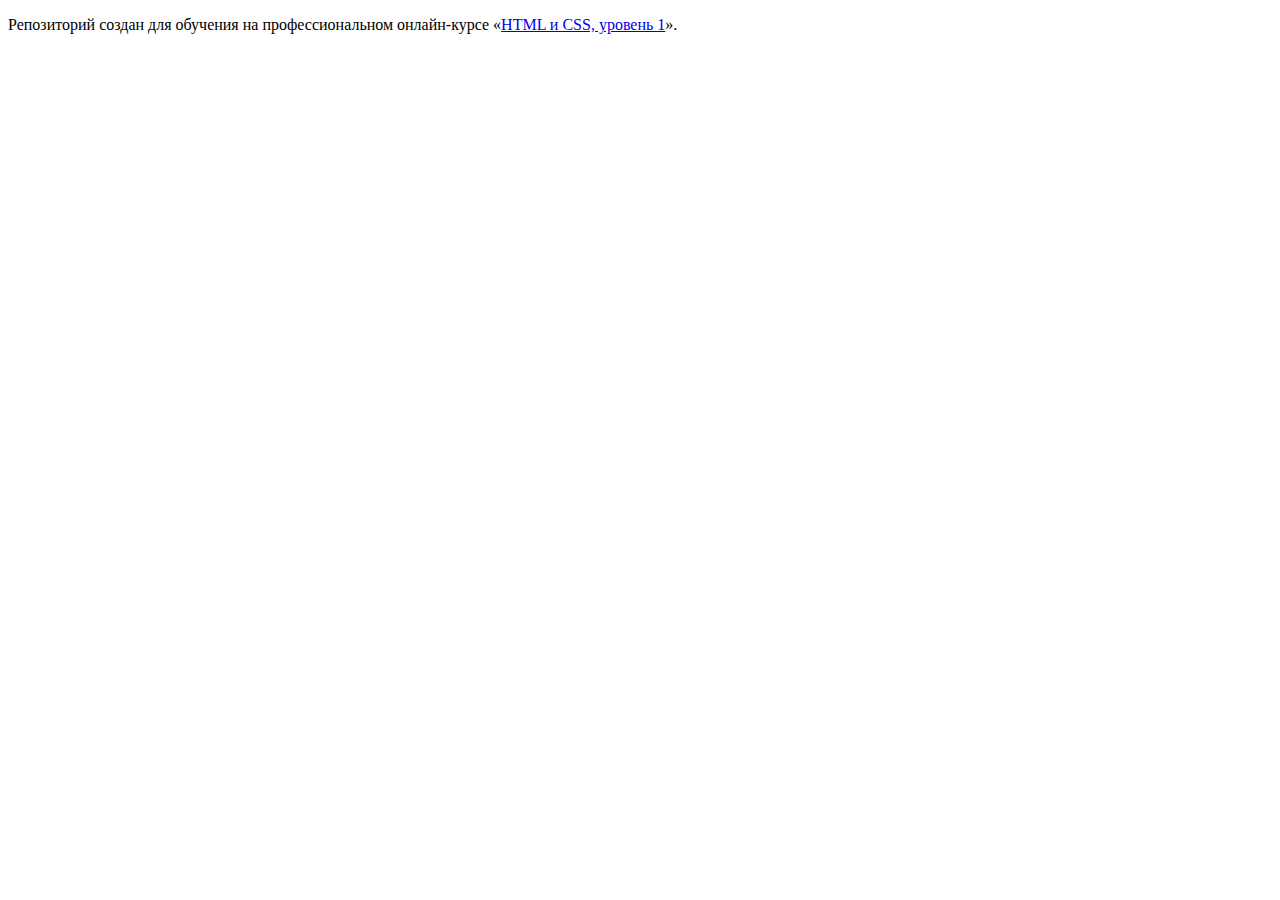
==== index.html @ 38c30542 ":hatching_chick:" ====
<!DOCTYPE html>
<html lang="ru">
  <head>
    <meta charset="utf-8">
    <title>HTML Academy: Нёрдс</title>
  </head>
  <body>

    <p>Репозиторий создан для обучения на профессиональном онлайн‑курсе «<a href="https://htmlacademy.ru/intensive/htmlcss">HTML и CSS, уровень 1</a>».</p>

  </body>
</html>
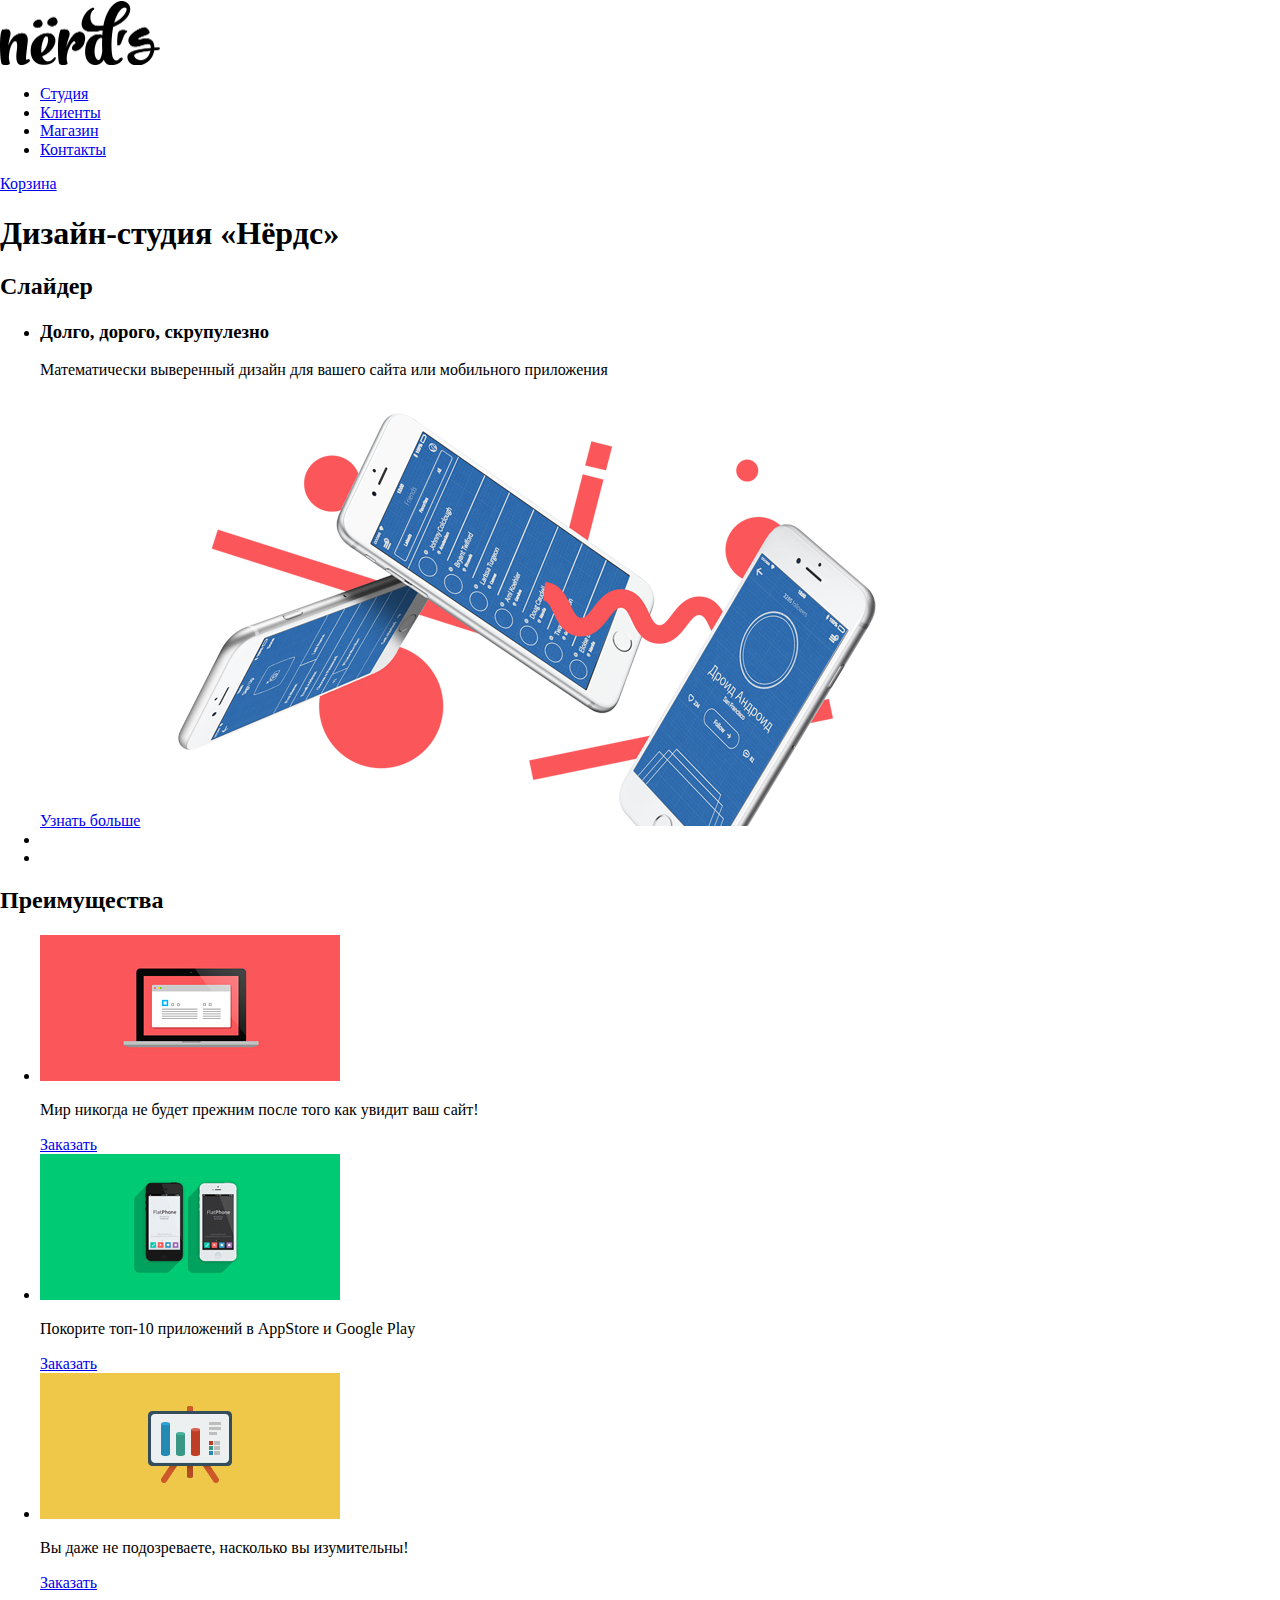
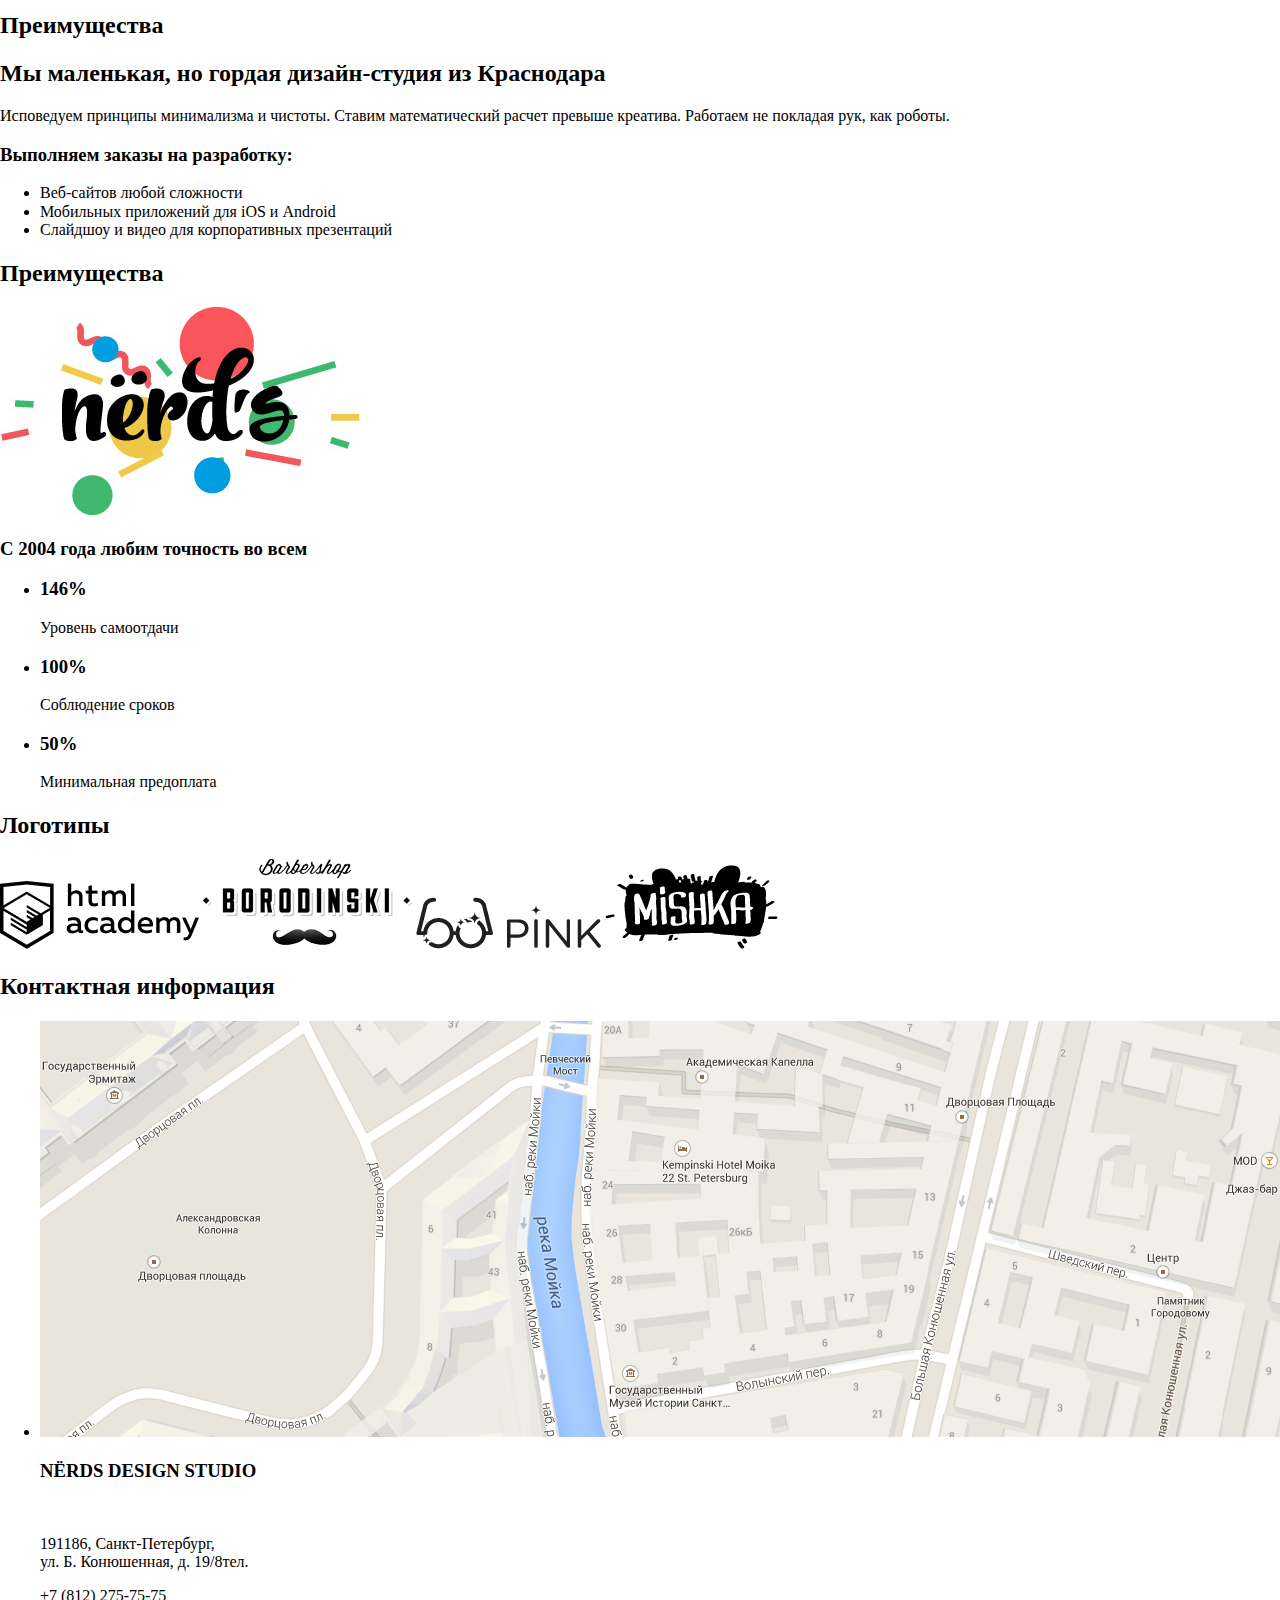
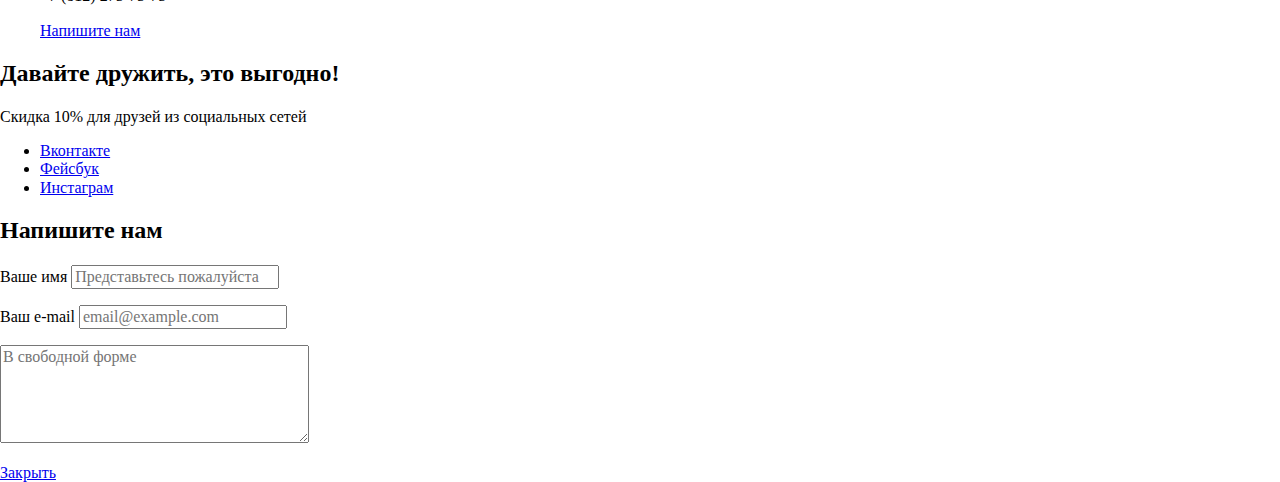
==== commit 7a8469d8: "Разметка Нёрдс" ====
--- a/index.html
+++ b/index.html
@@ -1,12 +1,176 @@
 <!DOCTYPE html>
 <html lang="ru">
-  <head>
-    <meta charset="utf-8">
-    <title>HTML Academy: Нёрдс</title>
-  </head>
-  <body>
 
-    <p>Репозиторий создан для обучения на профессиональном онлайн‑курсе «<a href="https://htmlacademy.ru/intensive/htmlcss">HTML и CSS, уровень 1</a>».</p>
+<head>
+  <meta charset="utf-8">
+  <title>Нёрдс</title>
+  <link rel="stylesheet" href="css/normalize.css">
+  <link rel="stylesheet" href="css/style.css">
+</head>
 
-  </body>
+<body>
+
+  <header>
+
+    <nav>
+      <a>
+        <img src="img/main-logo.png" width="160" height="65" alt="Логотип дизайн-студии «Нёрдс»">
+      </a>
+      <ul>
+        <li><a href="blank.html">Студия</a></li>
+        <li><a href="blank.html">Клиенты</a></li>
+        <li><a href="blank.html">Магазин</a></li>
+        <li><a href="blank.html">Контакты</a></li>
+      </ul>
+      <a href="blank.html">Корзина</a>
+    </nav>
+
+  </header>
+
+  <main>
+    <h1>Дизайн-студия «Нёрдс»</h1>
+    <section>
+      <h2>Слайдер</h2>
+      <ul>
+        <li>
+          <h3>Долго, дорого, скрупулезно</h3>
+          <p>Математически выверенный дизайн для вашего сайта или мобильного приложения</p>
+          <a href="blank.html">Узнать больше</a>
+          <img src="img/index-slider.png" width="760" height="431" alt="Долго, дорого, скрупулезно">
+        </li>
+        <li></li>
+        <li></li>
+      </ul>
+    </section>
+
+
+    <section>
+      <h2>Преимущества</h2>
+      <ul>
+        <li>
+          <img src="img/web-sites.jpg" width="300" height="146" alt="Веб-сайты">
+          <p>Мир никогда не будет прежним после того как увидит ваш сайт!</p>
+          <a href="blank.html">Заказать</a>
+        </li>
+        <li>
+          <img src="img/apps.png" width="300" height="146" alt="Приложения">
+          <p>Покорите топ-10 приложений в AppStore и Google Play</p>
+          <a href="blank.html">Заказать</a>
+        </li>
+        <li>
+          <img src="img/presentations.png" width="300" height="146" alt="Презентации">
+          <p>Вы даже не подозреваете, насколько вы изумительны!</p>
+          <a href="blank.html">Заказать</a>
+        </li>
+      </ul>
+    </section>
+
+    <section>
+      <h2>Преимущества</h2>
+      <h2>Мы маленькая, но гордая дизайн-студия из Краснодара</h2>
+      <p>Исповедуем принципы минимализма и чистоты. Ставим математический расчет превыше креатива. Работаем не покладая
+        рук, как роботы.</p>
+      <h3>Выполняем заказы на разработку:</h3>
+      <ul>
+        <li>
+          Веб-сайтов любой сложности
+        </li>
+        <li>
+          Мобильных приложений для iOS и Android
+        </li>
+        <li>
+          Слайдшоу и видео для корпоративных презентаций
+        </li>
+      </ul>
+    </section>
+
+    <section>
+      <h2>Преимущества</h2>
+      <img src="img/features.png" width="360" height="208" alt="Преимущества">
+      <h3>С 2004 года любим точность во всем</h3>
+      <ul>
+        <li>
+          <h3>146%</h3>
+          <p>Уровень самоотдачи</p>
+        </li>
+        <li>
+          <h3>100%</h3>
+          <p>Соблюдение сроков</p>
+        </li>
+        <li>
+          <h3>50%</h3>
+          <p>Минимальная предоплата</p>
+        </li>
+      </ul>
+    </section>
+    <section>
+      <h2>Логотипы</h2>
+      <img src="img/logo-html_academy.png" width="199" height="68" alt="Логотип «HTMLAcademy»">
+      <img src="img/logo-barbershop_borodinsnski.png" width="209" height="90" alt="Логотип Barbershop «Borodinski»">
+      <img src="img/logo-pink.png" width="185" height="52" alt="Логотип «Pink»">
+      <img src="img/logo-mishka.png" width="173" height="84" alt="Логотип «Mishka»">
+    </section>
+
+  </main>
+
+  <footer>
+
+    <section>
+      <h2>Контактная информация</h2>
+      <ul>
+        <li>
+          <img src="img/map.png" width="1440" height="416" alt="Карта">
+          <div>
+            <h3>NЁRDS DESIGN STUDIO</h3><br>
+            <p>191186, Санкт-Петербург,<br>
+              ул. Б. Конюшенная, д. 19/8тел.</p>
+            <p>+7 (812) 275-75-75</p>
+            <a href="blank.html">Напишите нам</a>
+            <!-- Здесь будет pop-up -->
+          </div>
+        </li>
+      </ul>
+    </section>
+
+    <section>
+      <h2>Давайте дружить, это выгодно!</h2>
+      <p>Скидка 10% для друзей из социальных сетей</p>
+      <ul>
+        <li>
+          <a href="#">Вконтакте</a>
+        </li>
+        <li>
+          <a href="#">Фейсбук</a>
+        </li>
+        <li>
+          <a href="#">Инстаграм</a>
+        </li>
+      </ul>
+    </section>
+
+    <section>
+      <h2>Напишите нам</h2>
+      <form action="https://echo.htmlacademy.ru/" method="POST">
+        <p>
+          <label for="username">Ваше имя</label>
+          <input type="text" name="username" id="username" placeholder="Представьтесь пожалуйста">
+        </p>
+        <p>
+          <label for="email">Ваш e-mail</label>
+          <input type="email" name="email" id="email" placeholder="email@example.com">
+        </p>
+        <p>
+          <textarea name="comment" id="comment-field" cols="32" rows="5" placeholder="В свободной форме"></textarea>
+        </p>
+      </form>
+
+      <a href="blank.html">Закрыть</a>
+    </section>
+
+
+
+  </footer>
+
+</body>
+
 </html>
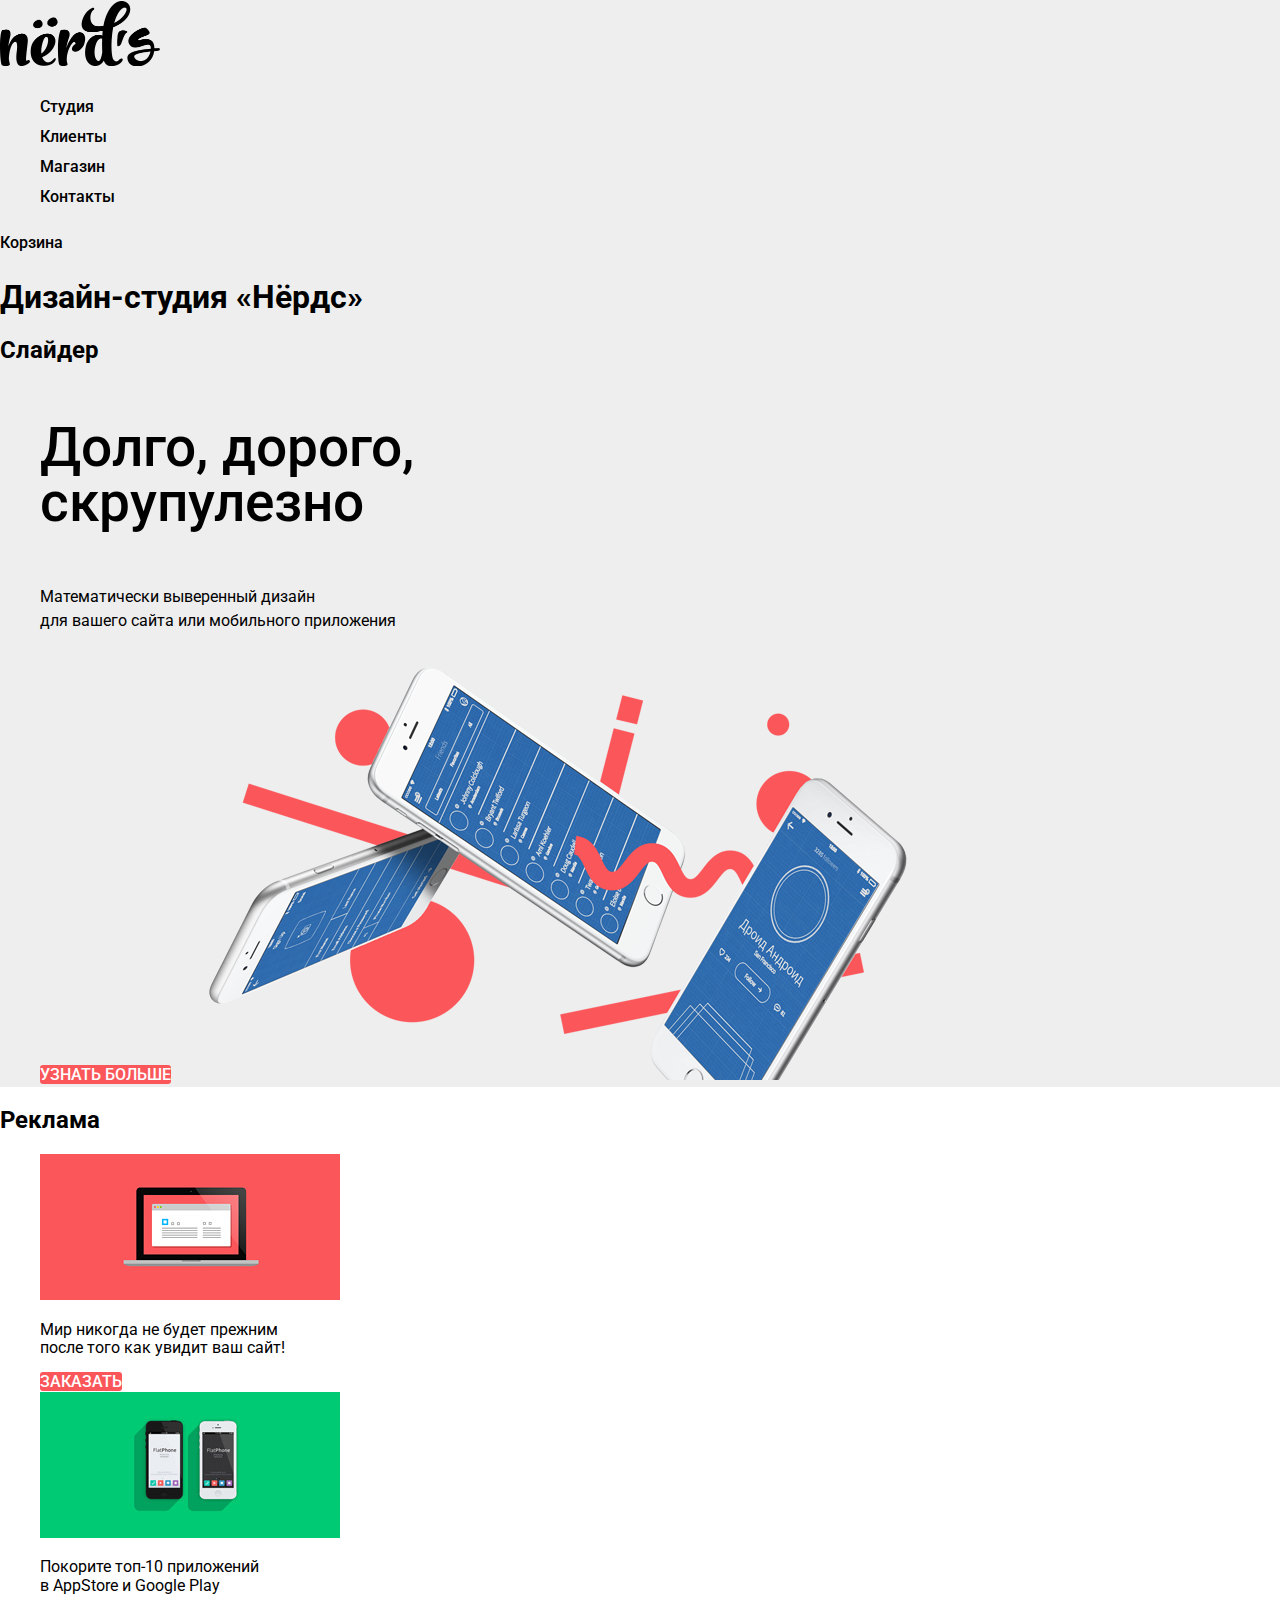
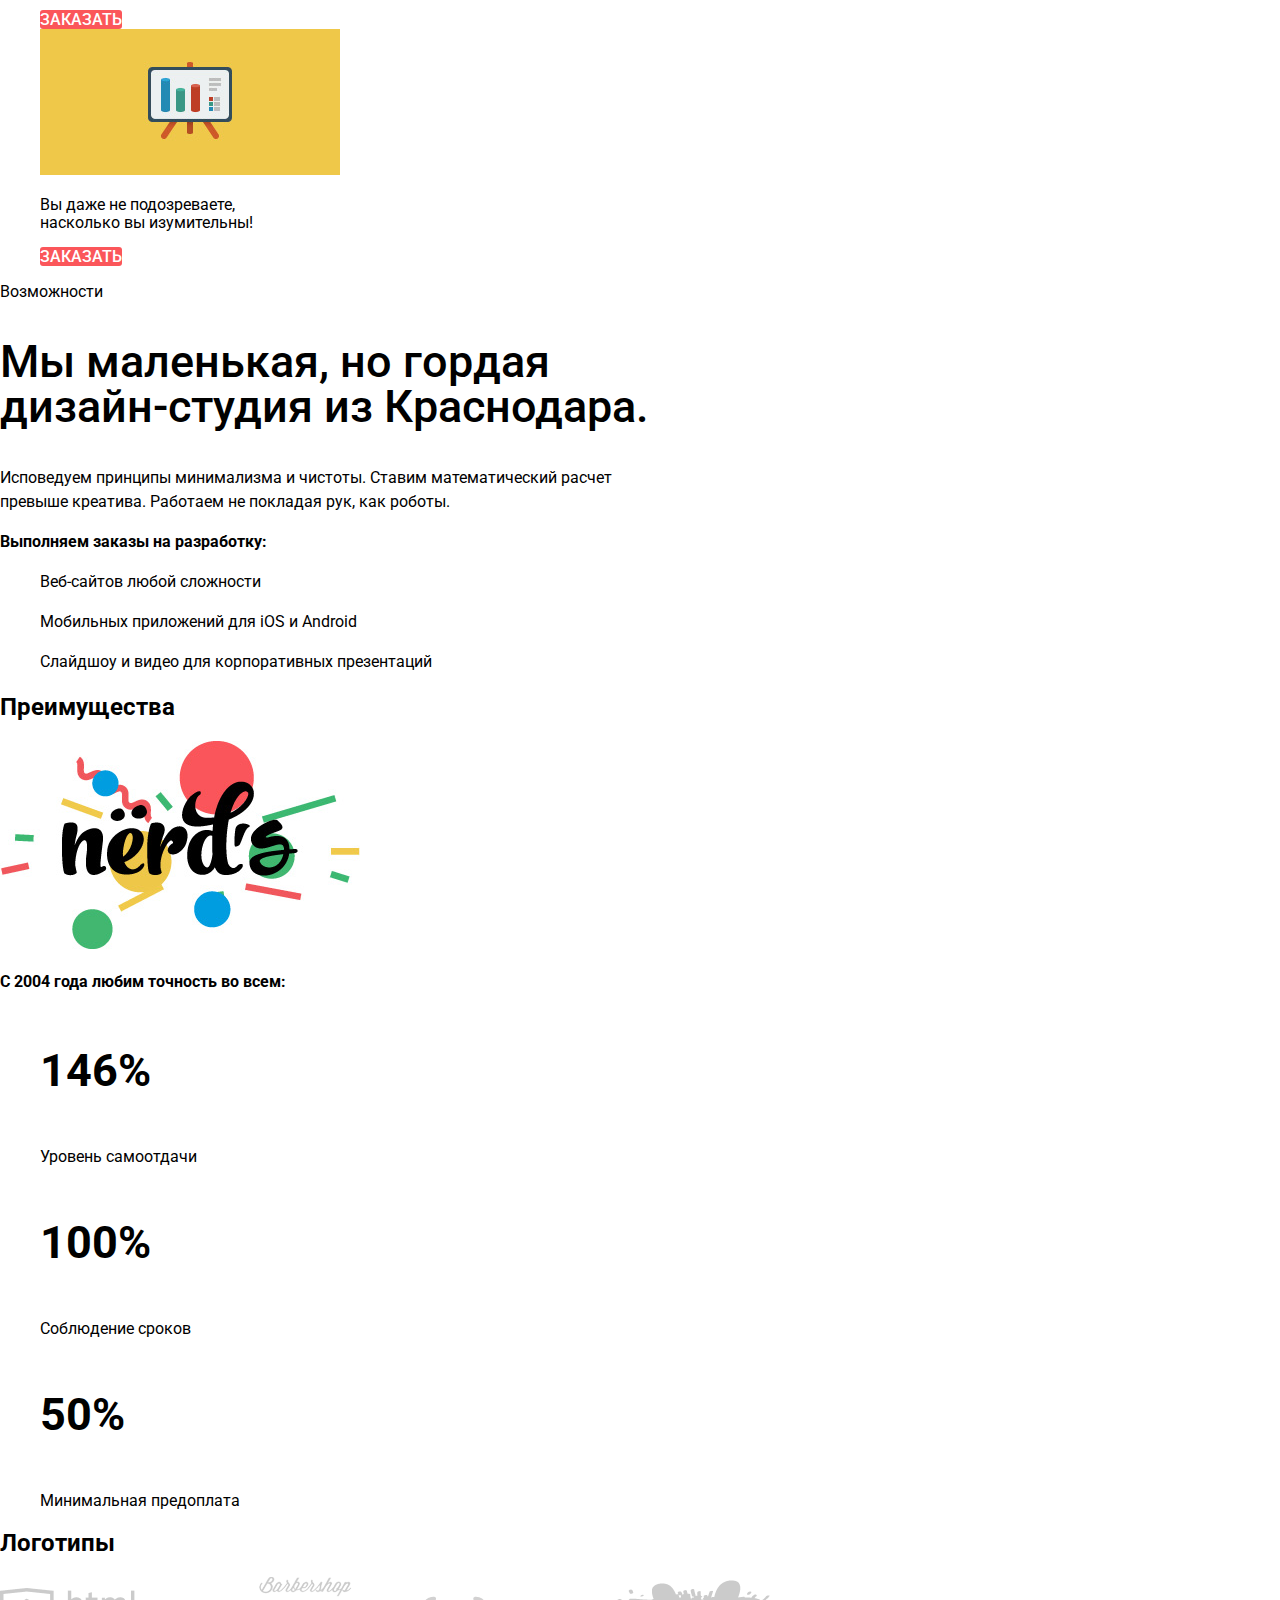
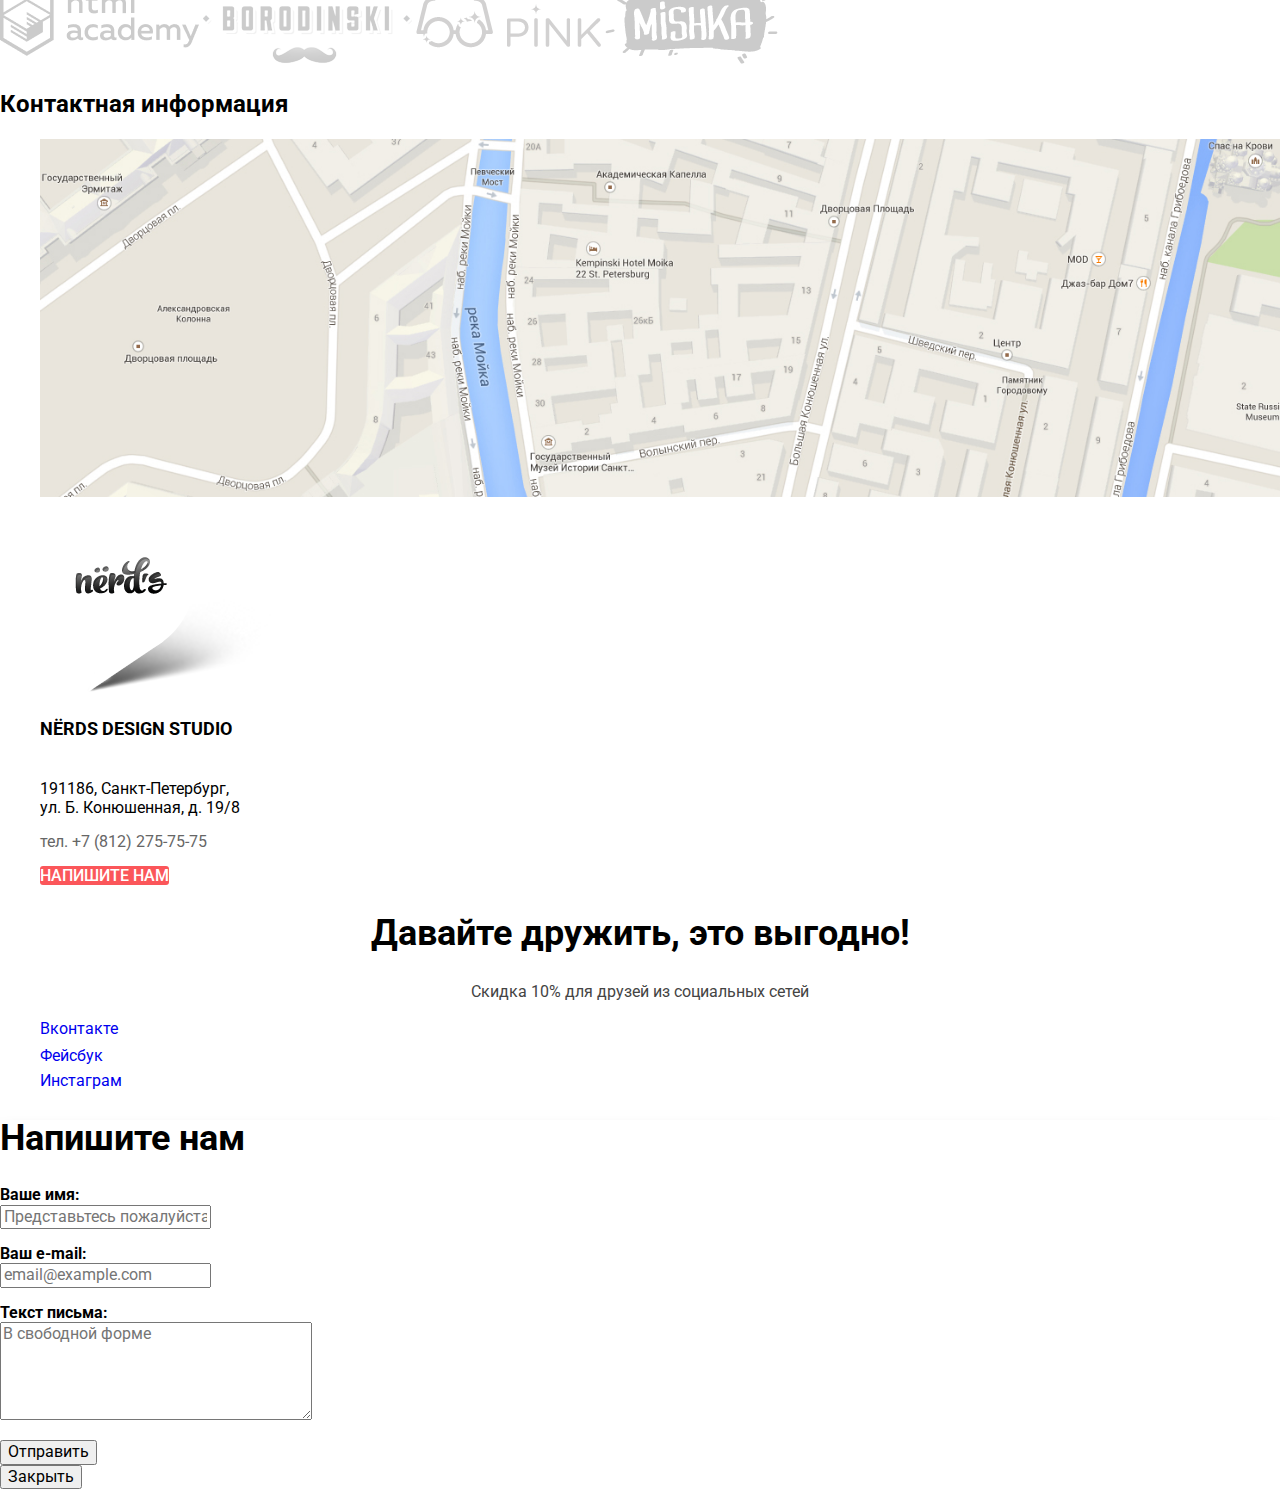
==== commit afc157bc: "Выполнение 6 задания" ====
--- a/index.html
+++ b/index.html
@@ -1,175 +1,227 @@
 <!DOCTYPE html>
-<html lang="ru">
+<html class="page" lang="ru">
 
 <head>
   <meta charset="utf-8">
   <title>Нёрдс</title>
+  <link rel="stylesheet" href="https://fonts.googleapis.com/css2?family=Roboto:wght@400;500;700&display=swap">
   <link rel="stylesheet" href="css/normalize.css">
   <link rel="stylesheet" href="css/style.css">
 </head>
 
-<body>
-
-  <header>
-
-    <nav>
-      <a>
+<body class="page-body">
+
+  <header class="main-header">
+    <nav class="main-navigation">
+      <a class="main-header-logo" href="index.html">
         <img src="img/main-logo.png" width="160" height="65" alt="Логотип дизайн-студии «Нёрдс»">
       </a>
-      <ul>
-        <li><a href="blank.html">Студия</a></li>
-        <li><a href="blank.html">Клиенты</a></li>
-        <li><a href="blank.html">Магазин</a></li>
-        <li><a href="blank.html">Контакты</a></li>
+      <div class="main-navigation-wrapper">
+        <div class="container">
+          <ul class="site-navigation">
+            <li><a href="blank.html">Студия</a></li>
+            <li><a href="blank.html">Клиенты</a></li>
+            <li><a href="blank.html">Магазин</a></li>
+            <li><a href="blank.html">Контакты</a></li>
+          </ul>
+        </div>
+        <div class="user-navigation">
+          <a class="basket-link" href="#">Корзина</a>
+        </div>
+      </div>
+      </div>
+    </nav>
+
+    <div class="slider">
+      <h1>Дизайн-студия «Нёрдс»</h1>
+      <section class="promo-slider">
+        <h2>Слайдер</h2>
+        <ul class="promo-slider-list">
+          <li class="promo-slider-item">
+            <h3 class="promo-slider-title">Долго, дорого,<br> скрупулезно</h3>
+            <p class="promo-slider-description">Математически выверенный дизайн <br> для вашего сайта или мобильного
+              приложения</p>
+            <a class="button button-slider" href="blank.html">Узнать больше</a>
+            <img src="img/index-slide.svg" width="760" height="431" alt="Долго, дорого, скрупулезно">
+          </li>
+          <li></li>
+          <li></li>
+        </ul>
+      </section>
+    </div>
+
+  </header>
+
+  <main class="container">
+    <div class="advertaising-container">
+      <section class="advertising">
+        <h2>Реклама</h2>
+        <ul class="advertising-list">
+          <li class="advertising-item-web">
+            <img src="img/web-sites.svg" width="300" height="146" alt="Веб-сайты">
+            <p>Мир никогда не будет прежним <br> после того как увидит ваш сайт!</p>
+            <a class="button button-web" href="blank.html">Заказать</a>
+          </li>
+          <li class="advertising-item-apps">
+            <img src="img/apps.svg" width="300" height="146" alt="Приложения">
+            <p>Покорите топ-10 приложений <br> в AppStore и Google Play</p>
+            <a class="button button-apps" href="blank.html">Заказать</a>
+          </li>
+          <li class="advertising-item-presentation">
+            <img src="img/presentations.svg" width="300" height="146" alt="Презентации">
+            <p>Вы даже не подозреваете, <br> насколько вы изумительны!</p>
+            <a class="button button-presentation" href="blank.html">Заказать</a>
+          </li>
+        </ul>
+      </section>
+    </div>
+
+    <div class="description-column description-column-left">
+      <section class="facilities">
+        Возможности
+        <h2 class="facilities-title">Мы маленькая, но гордая <br> дизайн-студия из Краснодара.</h2>
+        <p class="facilities-description">Исповедуем принципы минимализма и чистоты. Ставим математический расчет <br> превыше креатива. Работаем не покладая
+          рук, как роботы.</p>
+        <h3>Выполняем заказы на разработку:</h3>
+        <ul class="facilities-list">
+          <li class="facilities-item">
+            <p>Веб-сайтов любой сложности</p>
+          </li>
+          <li class="facilities-item">
+            <p>Мобильных приложений для iOS и Android</p>
+          </li>
+          <li class="facilities-item">
+            <p>Слайдшоу и видео для корпоративных презентаций</p>
+          </li>
+        </ul>
+      </section>
+    </div>
+
+    <div class="description-column description-column-right">
+      <section class="features">
+        <h2>Преимущества</h2>
+        <img src="img/features.svg" width="360" height="208" alt="Преимущества">
+        <h3 class="features-title">С 2004 года любим точность во всем:</h3>
+        <ul class="features-list">
+          <li class="features-item">
+            <h3>146%</h3>
+            <p>Уровень самоотдачи</p>
+          </li>
+          <li class="features-item">
+            <h3>100%</h3>
+            <p>Соблюдение сроков</p>
+          </li>
+          <li class="features-item">
+            <h3>50%</h3>
+            <p>Минимальная предоплата</p>
+          </li>
+        </ul>
+      </section>
+    </div>
+
+    <div class="partners">
+      <section class="partners-logos">
+        <h2>Логотипы</h2>
+        <a class="partners-item" href="https://htmlacademy.ru/intensive/htmlcss">
+          <img src="img/logo-html_academy.png" width="199" height="68" alt="Логотип «HTMLAcademy»">
+        </a>
+        <a class="partners-item" href="blank.html">
+          <img src="img/logo-barbershop_borodinsnski.png" width="209" height="90" alt="Логотип Barbershop «Borodinski»">
+        </a>
+        <a class="partners-item" href="blank.html">
+          <img src="img/logo-pink.png" width="185" height="52" alt="Логотип «Pink»">
+        </a>
+        <a class="partners-item" href="blank.html">
+          <img src="img/logo-mishka.png" width="173" height="84" alt="Логотип «Mishka»">
+        </a>
+      </section>
+    </div>
+
+  </main>
+
+  <footer class="page-footer main-footer">
+
+    <section class="footer-contacts">
+      <h2 class="visually-hidden">Контактная информация</h2>
+      <ul class="footer-contacts-list">
+        <li class="footer-contacts-item">
+          <img src="img/map.jpg" width="1440" height="416" alt="191186, Санкт-Петербург, ул. Б. Конюшенная, д. 19/8">
+          <img class="map-marker" src="img/map-marker.png" width="231" height="190" alt="Указатель адреса на карте">
+
+          <div class="contacts-card">
+            <h3>NЁRDS DESIGN STUDIO</h3><br>
+            <address">191186, Санкт-Петербург,<br>
+              ул. Б. Конюшенная, д. 19/8</address>
+              <p>тел. +7 (812) 275-75-75</p>
+              <a class="button button-contacts" href="blank.html">Напишите нам</a>
+              <!-- Здесь будет pop-up -->
+          </div>
+        </li>
       </ul>
-      <a href="blank.html">Корзина</a>
-    </nav>
-
-  </header>
-
-  <main>
-    <h1>Дизайн-студия «Нёрдс»</h1>
-    <section>
-      <h2>Слайдер</h2>
+    </section>
+
+    <section class="footer-social">
+      <h2 class="footer-social-title">Давайте дружить, это выгодно!</h2>
+      <p class="footer-social-description">Скидка 10% для друзей из социальных сетей</p>
       <ul>
         <li>
-          <h3>Долго, дорого, скрупулезно</h3>
-          <p>Математически выверенный дизайн для вашего сайта или мобильного приложения</p>
-          <a href="blank.html">Узнать больше</a>
-          <img src="img/index-slider.png" width="760" height="431" alt="Долго, дорого, скрупулезно">
-        </li>
-        <li></li>
-        <li></li>
+          <a class="social-button" href="#">
+            <span class="visually-hidden">Вконтакте</span>
+            <svg width="27" height="15" viewBox="0 0 27 15" fill="none" xmlns="http://www.w3.org/2000/svg">
+              <path
+                d="M16.138 11.51C17.094 11.201 18.318 13.55 19.621 14.449C20.599 15.13 21.348 14.983 21.348 14.983L24.821 14.933C24.821 14.933 26.636 14.821 25.778 13.379C25.707 13.259 25.275 12.31 23.193 10.357C21.016 8.31404 21.311 8.64504 23.932 5.11304C25.529 2.96004 26.168 1.64504 25.968 1.08504C25.776 0.546037 24.603 0.686037 24.603 0.686037L20.69 0.713037C20.309 0.714037 19.986 0.832037 19.839 1.22804C19.836 1.23204 19.218 2.89404 18.394 4.30704C16.653 7.29604 15.958 7.45504 15.67 7.26804C15.009 6.83504 15.176 5.53104 15.176 4.60404C15.176 1.70704 15.608 0.499037 14.33 0.187037C13.903 0.0830374 13.591 0.0150374 12.502 0.00503741C11.11 -0.0159626 9.92797 0.00503743 9.25797 0.334037C8.81297 0.557037 8.47197 1.04604 8.67897 1.07404C8.93897 1.10904 9.52197 1.23404 9.83397 1.66004C10.235 2.21204 10.223 3.44904 10.223 3.44904C10.223 3.44904 10.452 6.86004 9.68297 7.28304C9.15497 7.57304 8.43297 6.98104 6.87997 4.26704C6.08697 2.87904 5.48797 1.34504 5.48797 1.34504C5.48797 1.34504 5.37197 1.06004 5.16197 0.904037C4.91197 0.719037 4.56197 0.660037 4.56197 0.660037L0.84797 0.684037C0.84797 0.684037 0.28997 0.700037 0.0849697 0.946037C-0.0970303 1.16404 0.0699697 1.61404 0.0699697 1.61404C0.0699697 1.61404 2.97897 8.49504 6.27297 11.961C9.29297 15.143 12.725 14.932 12.725 14.932H14.28C14.28 14.932 14.749 14.878 14.989 14.62C15.213 14.38 15.203 13.929 15.203 13.929C15.203 13.929 15.172 11.82 16.138 11.51Z"
+                fill="white" />
+            </svg>
+          </a>
+        </li>
+        <li>
+          <a class="social-button" href="#">
+            <span class="visually-hidden">Фейсбук</span>
+            <svg width="12" height="22" viewBox="0 0 12 22" fill="none" xmlns="http://www.w3.org/2000/svg">
+              <path d="M12 4V0H8C5.79086 0 4 1.79086 4 4V8H0V12H4V22H8V12H12V8H8V4H12Z" fill="white" />
+            </svg>
+          </a>
+        </li>
+        <li>
+          <a class="social-button" href="#">
+            <span class="visually-hidden">Инстаграм</span>
+            <svg width="21" height="21" viewBox="0 0 21 21" fill="none" xmlns="http://www.w3.org/2000/svg">
+              <path fill-rule="evenodd" clip-rule="evenodd"
+                d="M3 0H18C19.65 0 21 1.35 21 3V18C21 19.65 19.65 21 18 21H3C1.35 21 0 19.65 0 18V3C0 1.35 1.35 0 3 0ZM14 10.5C14 8.57 12.43 7 10.5 7C8.57 7 7 8.57 7 10.5C7 12.43 8.57 14 10.5 14C12.43 14 14 12.43 14 10.5ZM3 18V9H4.181C4.0626 9.49127 4.00186 9.99467 4 10.5C4 14.0899 6.91015 17 10.5 17C14.0899 17 17 14.0899 17 10.5C16.9986 9.99464 16.9379 9.49118 16.819 9H18V18H3ZM14 7H18V3H14V7Z"
+                fill="white" />
+            </svg>
+          </a>
+        </li>
       </ul>
     </section>
 
-
-    <section>
-      <h2>Преимущества</h2>
-      <ul>
-        <li>
-          <img src="img/web-sites.jpg" width="300" height="146" alt="Веб-сайты">
-          <p>Мир никогда не будет прежним после того как увидит ваш сайт!</p>
-          <a href="blank.html">Заказать</a>
-        </li>
-        <li>
-          <img src="img/apps.png" width="300" height="146" alt="Приложения">
-          <p>Покорите топ-10 приложений в AppStore и Google Play</p>
-          <a href="blank.html">Заказать</a>
-        </li>
-        <li>
-          <img src="img/presentations.png" width="300" height="146" alt="Презентации">
-          <p>Вы даже не подозреваете, насколько вы изумительны!</p>
-          <a href="blank.html">Заказать</a>
-        </li>
-      </ul>
-    </section>
-
-    <section>
-      <h2>Преимущества</h2>
-      <h2>Мы маленькая, но гордая дизайн-студия из Краснодара</h2>
-      <p>Исповедуем принципы минимализма и чистоты. Ставим математический расчет превыше креатива. Работаем не покладая
-        рук, как роботы.</p>
-      <h3>Выполняем заказы на разработку:</h3>
-      <ul>
-        <li>
-          Веб-сайтов любой сложности
-        </li>
-        <li>
-          Мобильных приложений для iOS и Android
-        </li>
-        <li>
-          Слайдшоу и видео для корпоративных презентаций
-        </li>
-      </ul>
-    </section>
-
-    <section>
-      <h2>Преимущества</h2>
-      <img src="img/features.png" width="360" height="208" alt="Преимущества">
-      <h3>С 2004 года любим точность во всем</h3>
-      <ul>
-        <li>
-          <h3>146%</h3>
-          <p>Уровень самоотдачи</p>
-        </li>
-        <li>
-          <h3>100%</h3>
-          <p>Соблюдение сроков</p>
-        </li>
-        <li>
-          <h3>50%</h3>
-          <p>Минимальная предоплата</p>
-        </li>
-      </ul>
-    </section>
-    <section>
-      <h2>Логотипы</h2>
-      <img src="img/logo-html_academy.png" width="199" height="68" alt="Логотип «HTMLAcademy»">
-      <img src="img/logo-barbershop_borodinsnski.png" width="209" height="90" alt="Логотип Barbershop «Borodinski»">
-      <img src="img/logo-pink.png" width="185" height="52" alt="Логотип «Pink»">
-      <img src="img/logo-mishka.png" width="173" height="84" alt="Логотип «Mishka»">
-    </section>
-
-  </main>
-
-  <footer>
-
-    <section>
-      <h2>Контактная информация</h2>
-      <ul>
-        <li>
-          <img src="img/map.png" width="1440" height="416" alt="Карта">
-          <div>
-            <h3>NЁRDS DESIGN STUDIO</h3><br>
-            <p>191186, Санкт-Петербург,<br>
-              ул. Б. Конюшенная, д. 19/8тел.</p>
-            <p>+7 (812) 275-75-75</p>
-            <a href="blank.html">Напишите нам</a>
-            <!-- Здесь будет pop-up -->
-          </div>
-        </li>
-      </ul>
-    </section>
-
-    <section>
-      <h2>Давайте дружить, это выгодно!</h2>
-      <p>Скидка 10% для друзей из социальных сетей</p>
-      <ul>
-        <li>
-          <a href="#">Вконтакте</a>
-        </li>
-        <li>
-          <a href="#">Фейсбук</a>
-        </li>
-        <li>
-          <a href="#">Инстаграм</a>
-        </li>
-      </ul>
-    </section>
-
-    <section>
+  </footer>
+
+  <div class="popup">
+    <section class="popup-modal">
       <h2>Напишите нам</h2>
-      <form action="https://echo.htmlacademy.ru/" method="POST">
-        <p>
-          <label for="username">Ваше имя</label>
+      <form class="popup-modal-info" action="https://echo.htmlacademy.ru/" method="POST">
+        <p class="popup-modal-username">
+          <label for="username">Ваше имя:</label><br>
           <input type="text" name="username" id="username" placeholder="Представьтесь пожалуйста">
         </p>
-        <p>
-          <label for="email">Ваш e-mail</label>
+        <p class="popup-modal-email">
+          <label for="email">Ваш e-mail:</label><br>
           <input type="email" name="email" id="email" placeholder="email@example.com">
         </p>
-        <p>
+        <p class="popup-modal-text">
+          <label for="comment">Текст письма:</label><br>
           <textarea name="comment" id="comment-field" cols="32" rows="5" placeholder="В свободной форме"></textarea>
         </p>
+
+        <button class="popup-modal-submit" type="submit">Отправить</button>
+
       </form>
 
-      <a href="blank.html">Закрыть</a>
+      <button type="button">Закрыть</button>
+
     </section>
-
-
-
-  </footer>
+  </div>
 
 </body>
 
--- a/css/style.css
+++ b/css/style.css
@@ -0,0 +1,549 @@
+/* Variables */
+
+:root {
+  --basic-black: #000000;
+  --basic-dark-dark-grey: #283136;
+  --basic-dark-grey: #444444;
+  --basic-middle-dark-grey: #4D4D4D;
+  --basic-light-grey: #EEEEEE;
+  --basic-white: #FFFFFF;
+  --basic-rose: #FB565A;
+  --basic-green: #00CA74;
+  --basic-yellow: #EFC84A;
+
+  --special-dark-rose: #E74246;
+  --special-dark-dark-rose: #D7373B;
+
+  --special-dark-green: #00BC6C;
+  --special-dark-dark-green: #00AA62;
+
+  --special-dark-yellow: #EAB534;
+  --special-dark-dark-yellow: #E5A722;
+
+  --special-light-grey: #D7DCDE;
+  --special-dark-light-grey: #B4B9BB;
+  --special-dark-grey: #666666;
+  --special-lights-grey: #DBDBDB;
+  --special-lights-light-grey: #DFDFDF;
+  --special-lights-dark-grey: #D5D5D5;
+}
+
+/* Global */
+
+body {
+  min-width: 960px;
+  margin: 0;
+  padding: 0;
+  font-family: "Roboto", Arial, sans-serif;
+  color: var(--basic-black);
+  background-color: var(--basic-white);
+}
+
+a {
+  text-decoration: none;
+}
+
+img {
+  max-width: 100%;
+  height: auto;
+}
+
+
+/* Main header */
+
+.inner-page .main-header {
+  background-color: var(--basic-light-grey);
+}
+
+
+
+/* Main navigation */
+
+.main-header {
+  background-color: var(--basic-light-grey);
+}
+
+.main-navigation {
+  font-size: 16px;
+  font-weight: 500;
+  line-height: 30px;
+  color: var(--basic-black);
+  background-color: transparent;
+}
+
+.site-navigation {
+  list-style: none;
+}
+
+.main-navigation h1 {
+  font-size: 55px;
+  font-weight: 500;
+  line-height: 55px;
+  vertical-align: center;
+}
+
+
+
+/* User navigation */
+
+.site-navigation a,
+.user-navigation a {
+  color: var(--basic-black);
+}
+
+.site-navigation a:hover,
+.user-navigation a:hover {
+  color: var(--basic-rose);
+}
+
+.site-navigation a:focus,
+.user-navigation a:focus {
+  color: var(--basic-black);
+  opacity: 0.3;
+}
+
+.site-navigation a:active,
+.user-navigation a:active {
+  color: var(--basic-black);
+}
+
+.basket-link::before {
+  content: "";
+  width: 15px;
+  height: 11px;
+  background-image: url("img/basket.svg");
+  background-repeat: no-repeat;
+}
+
+/* Slider */
+
+.promo-slider-list {
+  list-style: none;
+}
+
+.promo-slider-item h3 {
+  font-size: 55px;
+  line-height: 55px;
+  font-weight: 500;
+}
+
+.promo-slider-item {
+  font-size: 16px;
+  line-height: 24px;
+  font-weight: 400;
+}
+
+
+/* Advertising */
+
+.advertising-list {
+  list-style: none;
+}
+
+
+/* Buttons */
+
+.button {
+  font-size: 16px;
+  line-height: 18px;
+  font-weight: 500;
+  color: var(--basic-white);
+  text-align: center;
+  text-transform: uppercase;
+  background-color: var(--basic-rose);
+  border: none;
+  border-radius: 3px;
+}
+
+.button:hover {
+  background-color: var(--special-dark-rose);
+}
+
+
+.button:active {
+  background-color: var(--special-dark-dark-rose);
+  opacity: 0.3;
+}
+
+
+
+
+
+/* Facilities */
+
+
+.facilities h2 {
+  font-size: 45px;
+  line-height: 45px;
+  font-weight: 500;
+}
+
+
+.facilities p {
+  font-size: 16px;
+  line-height: 24px;
+  font-weight: 400;
+}
+
+
+.facilities h3 {
+  font-size: 16px;
+  line-height: 24px;
+  font-weight: 700;
+}
+
+
+.facilities-list {
+  list-style: none;
+}
+
+
+.facilities-item {
+  font-size: 16px;
+  line-height: 24px;
+  font-weight: 400;
+}
+
+
+/* Features */
+
+
+.features .features-title {
+  font-size: 16px;
+  line-height: 24px;
+  font-weight: 700;
+}
+
+.features-list {
+  list-style: none;
+}
+
+.features-list h3 {
+  font-size: 45px;
+  line-height: 64px;
+  font-weight: 700;
+}
+
+.features-list p {
+  font-size: 16px;
+  line-height: 18px;
+  font-weight: 400;
+}
+
+
+/* Partner-logos */
+
+
+.partners-item {
+  vertical-align: middle;
+}
+
+
+
+.partners-logos a:link {
+  opacity: 0.2;
+}
+
+.partners-logos a:active {
+  opacity: 0.1;
+}
+
+
+
+
+/* Filters */
+
+
+.filter legend {
+  font-size: 18px;
+  line-height: 30px;
+  font-weight: 700;
+  color: var(--basic-black);
+}
+
+
+.fiter-radio legend {
+  font-size: 18px;
+  line-height: 30px;
+  font-weight: 700;
+  color: var(--basic-black);
+}
+
+
+.filter-checkbox legend {
+  font-size: 18px;
+  line-height: 30px;
+  font-weight: 700;
+  color: var(--basic-black);
+}
+
+.fiter-radio ul {
+  list-style: none;
+  font-size: 16px;
+  line-height: 19px;
+  font-weight: 400;
+  color: var(--basic-dark-dark-grey);
+}
+
+.filter-checkbox ul {
+  list-style: none;
+  font-size: 16px;
+  line-height: 19px;
+  font-weight: 400;
+  color: var(--basic-dark-dark-grey);
+}
+
+.price-controls label {
+  font-size: 16px;
+  line-height: 22px;
+  font-weight: 400;
+  text-transform: uppercase;
+  color: var(--basic-dark-dark-grey);
+}
+
+.price-controls input[type="text"] {
+  font-size: 16px;
+  line-height: 22px;
+  font-weight: 400;
+  color: var(--basic-dark-dark-grey);
+  background-color: var(--basic-light-grey);
+  border: none;
+  border-radius: 3px;
+}
+
+.filter .input:hover+label {
+  color: var(--basic-dark-dark-grey);
+}
+
+.filter .input:disabled+label {
+  color: var(--basic-dark-dark-grey);
+  opacity: 0.3;
+}
+
+
+
+
+
+/* Catalog */
+
+
+.catalog-head ul {
+  list-style: none;
+}
+
+.catalog-head .catalog-head-item-title {
+  font-size: 18px;
+  line-height: 30px;
+  font-weight: 700;
+  color: var(--basic-black);
+}
+
+.catalog-head a {
+  font-size: 14px;
+  line-height: 18px;
+  font-weight: 400;
+  color: var(--basic-black);
+  opacity: 0.3;
+}
+
+.catalog-head a:hover {
+  color: var(--basic-black);
+  opacity: 0.6;
+}
+
+.catalog-head a:focus .catalog-head a:active {
+  color: var(--basic-black);
+}
+
+
+.catalog-moulds ul {
+  list-style: none;
+}
+
+.catalog-moulds a {
+
+  font-size: 18px;
+  line-height: 30px;
+  font-weight: 700;
+  text-transform: uppercase;
+  color: var(--basic-black);
+}
+
+.catalog-moulds .price-button {
+  color: var(--basic-white);
+}
+
+.catalog-moulds p {
+  font-size: 16px;
+  line-height: 18px;
+  font-weight: 400;
+  color: var(--special-dark-grey);
+}
+
+
+.catalog-moulds .item-link:hover {
+  color: var(--basic-rose);
+}
+
+.catalog-moulds .item-link:active {
+  color: var(--basic-rose);
+}
+
+
+
+
+
+/* Pagination */
+
+
+
+.pagination-item a {
+  font-size: 16px;
+  line-height: 18px;
+  font-weight: 500;
+  color: var(--basic-black);
+  background-color: var(--basic-light-grey);
+}
+
+.pagination-item a:hover {
+  background-color: var(--special-lights-light-grey);
+}
+
+.pagination-item a:focus,
+.pagination-item a:active {
+  color: var(--basic-black);
+  opacity: 0.3;
+  background-color: var(--special-lights-dark-grey);
+}
+
+.pagination-item-current a,
+.pagination-item-current a:hover,
+.pagination-item-current a:focus,
+.pagination-item-current a:active {
+  color: var(--basic-black);
+  background-color: rgba(0, 0, 0, 0.0001);
+  border: 3px solid var(--special-lights-grey);
+  box-shadow: inset 0px 3px 0px rgba(0, 1, 1, 0.1);
+  border-radius: 3px;
+}
+
+
+
+
+/* Main footer */
+
+
+
+/* Footer-contacts */
+
+
+.footer-contacts-list {
+  list-style: none;
+}
+
+.contacts-card h3 {
+  font-size: 18px;
+  line-height: 30px;
+  font-weight: 700;
+}
+
+
+.contacts-card address {
+  font-size: 16px;
+  font-style: normal;
+  line-height: 18px;
+  font-weight: 400;
+  color: var(--special-dark-grey);
+}
+
+.contacts-card p {
+  font-size: 16px;
+  line-height: 18px;
+  font-weight: 400;
+  color: var(--special-dark-grey);
+}
+
+
+
+
+/* Social */
+
+
+.footer-social h2 {
+  font-size: 36px;
+  line-height: 36px;
+  font-weight: 700;
+  text-align: center;
+}
+
+.footer-social p {
+  font-size: 16px;
+  line-height: 22px;
+  font-weight: 400;
+  color: var(--basic-dark-grey);
+  text-align: center;
+}
+
+.footer-social ul {
+  list-style: none;
+}
+
+
+/* Modal */
+
+.popup {
+  background-color: var(--basic-white);
+  box-shadow: 0px 20px 20px 0px rgba(0, 1, 1, .75);
+}
+
+.popup-modal label {
+  font-size: 16px;
+  line-height: 18px;
+  font-weight: 700;
+  color: var(--basic-black);
+}
+
+.popup-modal h2 {
+  font-size: 36px;
+  line-height: 36px;
+  font-weight: 700;
+}
+
+.popup-modal-info input .popup-modal-info textarea {
+  font-size: 16px;
+  line-height: 18px;
+  font-weight: 400;
+  color: var(--basic-dark-grey);
+  opacity: 0.5;
+  background-color: var(--basic-white);
+  border: 2px solid var(--special-light-grey);
+  border-radius: 3px;
+}
+
+.popup-modal-info input:hover {
+  border: 2px solid var(--special-dark-light-grey);
+}
+
+.popup-modal-info input:focus {
+  color: var(--basic-dark-grey);
+  border: 2px solid var(--basic-black);
+}
+
+.popup-modal-info input:invalid {
+  color: var(--special-dark-rose);
+  border: 2px solid var(--special-dark-rose);
+}
+
+.popup-modal-info textarea:hover {
+  border: 2px solid var(--special-dark-light-grey);
+}
+
+.popup-modal-info textarea:focus {
+  color: var(--basic-dark-grey);
+  border: 2px solid var(--basic-black);
+}
+
+.popup-modal-info textarea:invalid {
+  color: var(--special-dark-rose);
+  border: 2px solid var(--special-dark-rose);
+}
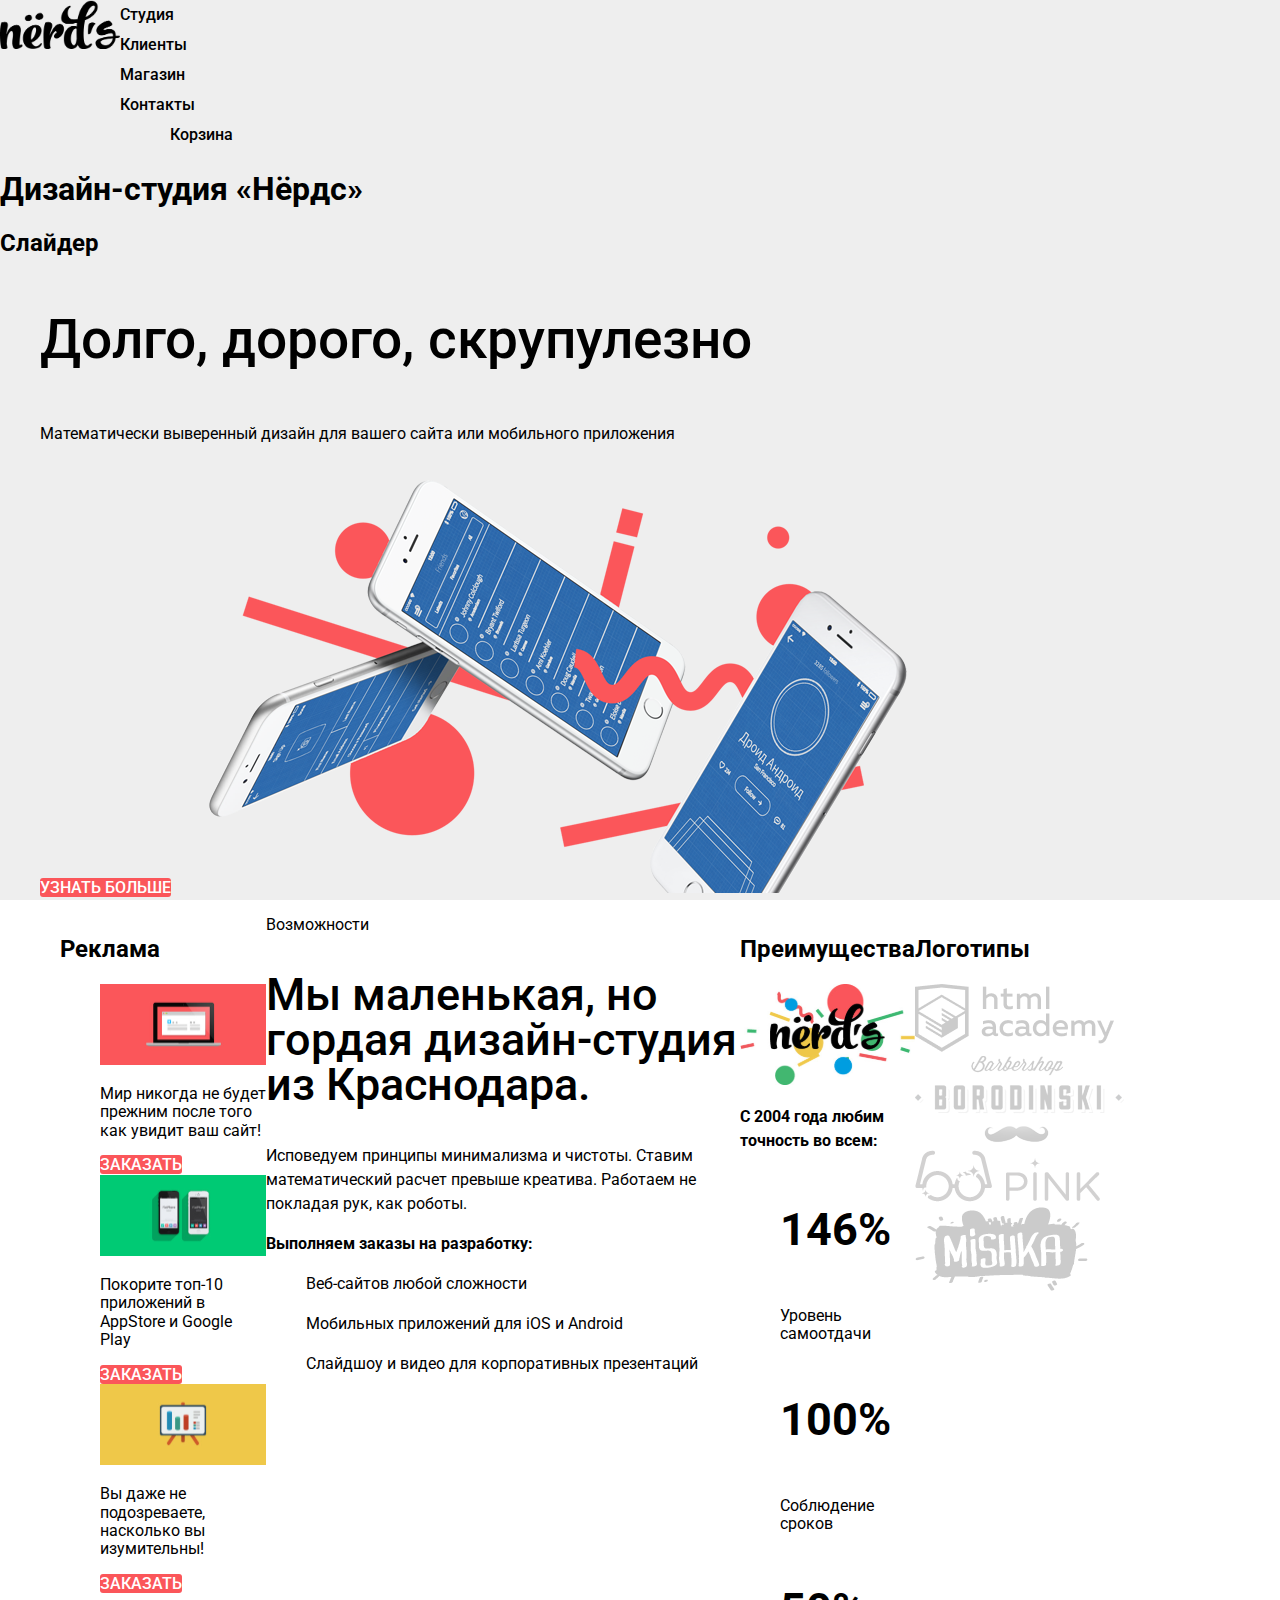
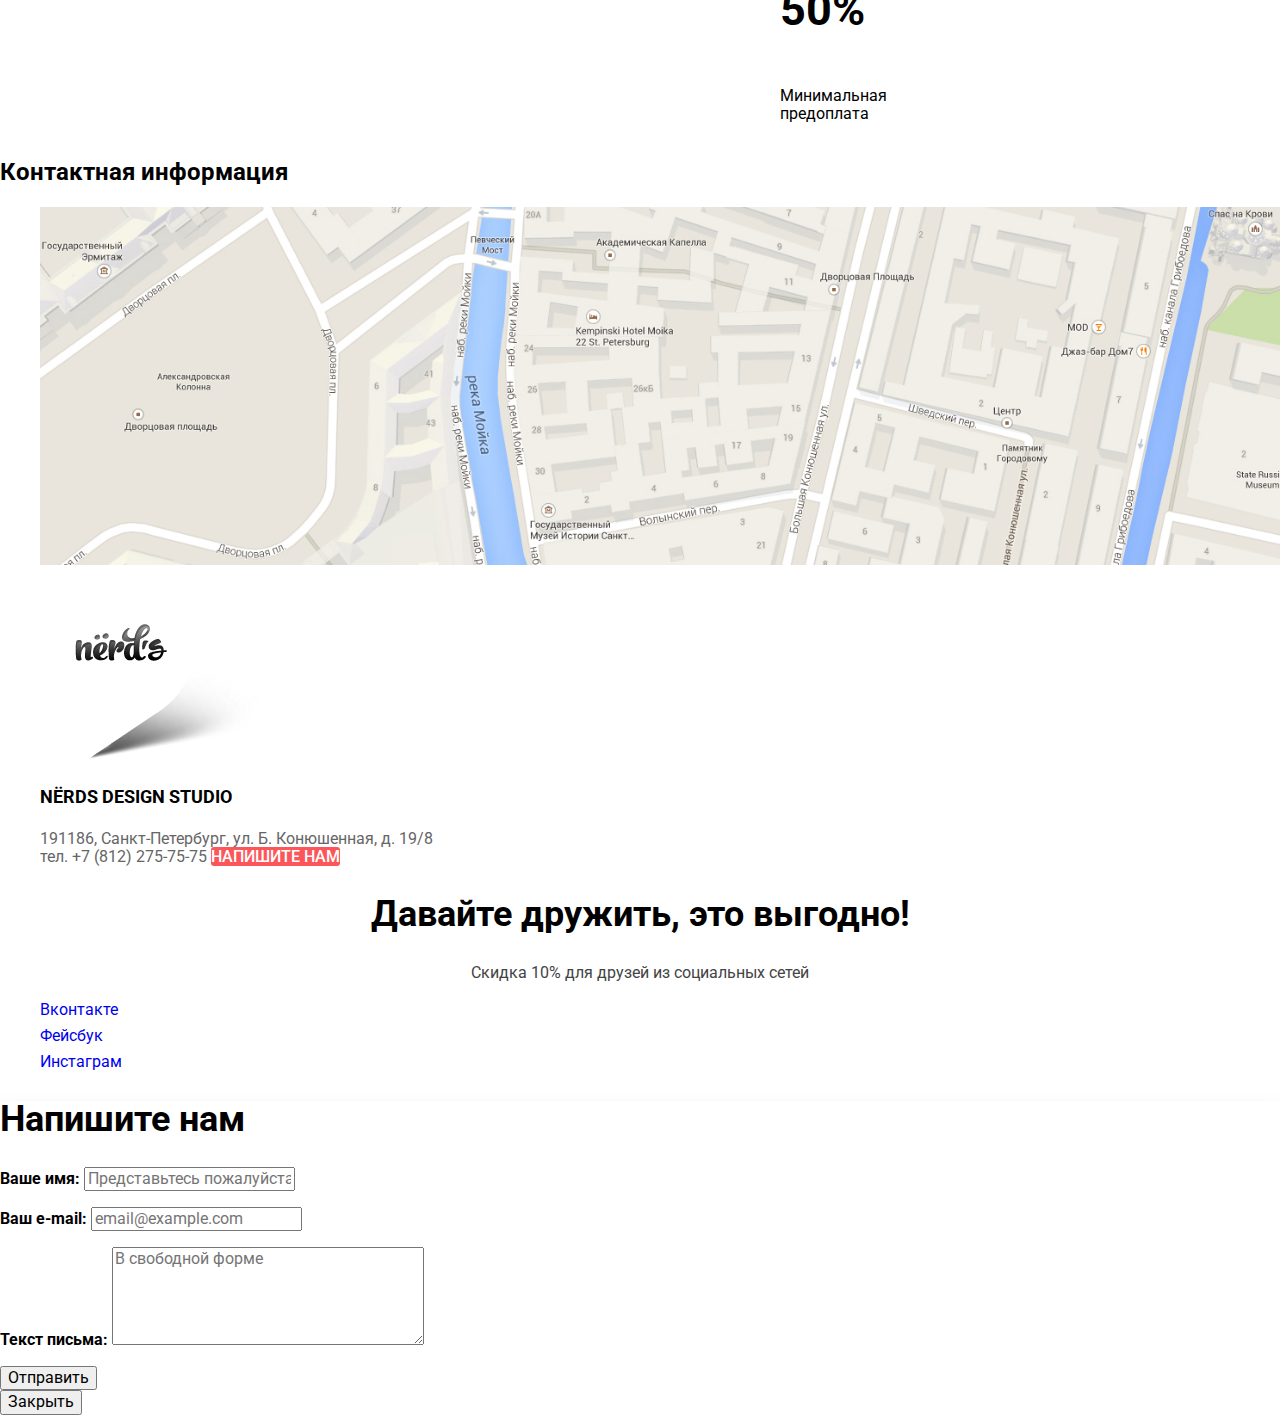
==== commit b0b7ff93: "7 задание" ====
--- a/index.html
+++ b/index.html
@@ -25,10 +25,7 @@
             <li><a href="blank.html">Контакты</a></li>
           </ul>
         </div>
-        <div class="user-navigation">
-          <a class="basket-link" href="#">Корзина</a>
-        </div>
-      </div>
+        <a class="basket-link" href="#">Корзина</a>
       </div>
     </nav>
 
@@ -38,8 +35,8 @@
         <h2>Слайдер</h2>
         <ul class="promo-slider-list">
           <li class="promo-slider-item">
-            <h3 class="promo-slider-title">Долго, дорого,<br> скрупулезно</h3>
-            <p class="promo-slider-description">Математически выверенный дизайн <br> для вашего сайта или мобильного
+            <h3 class="promo-slider-title">Долго, дорого, скрупулезно</h3>
+            <p class="promo-slider-description">Математически выверенный дизайн для вашего сайта или мобильного
               приложения</p>
             <a class="button button-slider" href="blank.html">Узнать больше</a>
             <img src="img/index-slide.svg" width="760" height="431" alt="Долго, дорого, скрупулезно">
@@ -57,19 +54,19 @@
       <section class="advertising">
         <h2>Реклама</h2>
         <ul class="advertising-list">
-          <li class="advertising-item-web">
+          <li class="advertising-item">
             <img src="img/web-sites.svg" width="300" height="146" alt="Веб-сайты">
-            <p>Мир никогда не будет прежним <br> после того как увидит ваш сайт!</p>
+            <p>Мир никогда не будет прежним после того как увидит ваш сайт!</p>
             <a class="button button-web" href="blank.html">Заказать</a>
           </li>
-          <li class="advertising-item-apps">
+          <li class="advertising-item">
             <img src="img/apps.svg" width="300" height="146" alt="Приложения">
-            <p>Покорите топ-10 приложений <br> в AppStore и Google Play</p>
+            <p>Покорите топ-10 приложений в AppStore и Google Play</p>
             <a class="button button-apps" href="blank.html">Заказать</a>
           </li>
-          <li class="advertising-item-presentation">
+          <li class="advertising-item">
             <img src="img/presentations.svg" width="300" height="146" alt="Презентации">
-            <p>Вы даже не подозреваете, <br> насколько вы изумительны!</p>
+            <p>Вы даже не подозреваете, насколько вы изумительны!</p>
             <a class="button button-presentation" href="blank.html">Заказать</a>
           </li>
         </ul>
@@ -79,8 +76,9 @@
     <div class="description-column description-column-left">
       <section class="facilities">
         Возможности
-        <h2 class="facilities-title">Мы маленькая, но гордая <br> дизайн-студия из Краснодара.</h2>
-        <p class="facilities-description">Исповедуем принципы минимализма и чистоты. Ставим математический расчет <br> превыше креатива. Работаем не покладая
+        <h2 class="facilities-title">Мы маленькая, но гордая дизайн-студия из Краснодара.</h2>
+        <p class="facilities-description">Исповедуем принципы минимализма и чистоты. Ставим математический расчет
+          превыше креатива. Работаем не покладая
           рук, как роботы.</p>
         <h3>Выполняем заказы на разработку:</h3>
         <ul class="facilities-list">
@@ -149,12 +147,12 @@
           <img class="map-marker" src="img/map-marker.png" width="231" height="190" alt="Указатель адреса на карте">
 
           <div class="contacts-card">
-            <h3>NЁRDS DESIGN STUDIO</h3><br>
-            <address">191186, Санкт-Петербург,<br>
+            <h3>NЁRDS DESIGN STUDIO</h3>
+            <address>191186, Санкт-Петербург,
               ул. Б. Конюшенная, д. 19/8</address>
-              <p>тел. +7 (812) 275-75-75</p>
-              <a class="button button-contacts" href="blank.html">Напишите нам</a>
-              <!-- Здесь будет pop-up -->
+            <a class="phone-link">тел. +7 (812) 275-75-75</a>
+            <a class="button button-contacts" href="blank.html">Напишите нам</a>
+            <!-- Здесь будет pop-up -->
           </div>
         </li>
       </ul>
@@ -202,15 +200,15 @@
       <h2>Напишите нам</h2>
       <form class="popup-modal-info" action="https://echo.htmlacademy.ru/" method="POST">
         <p class="popup-modal-username">
-          <label for="username">Ваше имя:</label><br>
+          <label for="username">Ваше имя:</label>
           <input type="text" name="username" id="username" placeholder="Представьтесь пожалуйста">
         </p>
         <p class="popup-modal-email">
-          <label for="email">Ваш e-mail:</label><br>
+          <label for="email">Ваш e-mail:</label>
           <input type="email" name="email" id="email" placeholder="email@example.com">
         </p>
         <p class="popup-modal-text">
-          <label for="comment">Текст письма:</label><br>
+          <label for="comment">Текст письма:</label>
           <textarea name="comment" id="comment-field" cols="32" rows="5" placeholder="В свободной форме"></textarea>
         </p>
 
--- a/css/style.css
+++ b/css/style.css
@@ -55,6 +55,38 @@
   background-color: var(--basic-light-grey);
 }
 
+.main-header {
+
+}
+
+
+
+/* Main logo */
+
+.main-header-logo {
+  width: 160px;
+  height: 65px;
+}
+
+
+/* Container */
+
+.container {
+  display: flex;
+  width: 1160px;
+  min-height: 65px;
+  margin: auto;
+
+}
+
+.main-navigation-wrapper .container {
+  display: flex;
+  justify-content: space-between;
+
+
+}
+
+
 
 
 /* Main navigation */
@@ -64,6 +96,9 @@
 }
 
 .main-navigation {
+  display: flex;
+  justify-content: space-between;
+  width: 100%;
   font-size: 16px;
   font-weight: 500;
   line-height: 30px;
@@ -73,6 +108,9 @@
 
 .site-navigation {
   list-style: none;
+  width: 620px;
+  margin: 0;
+  padding: 0;
 }
 
 .main-navigation h1 {
@@ -83,27 +121,35 @@
 }
 
 
-
 /* User navigation */
 
+
+
+
+.basket-link {
+  text-decoration: none;
+  max-width: 140px;
+  padding-left: 50px;
+}
+
 .site-navigation a,
-.user-navigation a {
+.basket-link {
   color: var(--basic-black);
 }
 
 .site-navigation a:hover,
-.user-navigation a:hover {
+.basket-link:hover {
   color: var(--basic-rose);
 }
 
 .site-navigation a:focus,
-.user-navigation a:focus {
+.basket-link:focus {
   color: var(--basic-black);
   opacity: 0.3;
 }
 
 .site-navigation a:active,
-.user-navigation a:active {
+.basket-link:active {
   color: var(--basic-black);
 }
 
@@ -117,6 +163,13 @@
 
 /* Slider */
 
+.slider {
+  display: block;
+  position: relative;
+  background-color: var(--basic-light-grey);
+}
+
+
 .promo-slider-list {
   list-style: none;
 }
@@ -138,6 +191,10 @@
 
 .advertising-list {
   list-style: none;
+}
+
+.advertising-item {
+  
 }
 
 
@@ -331,11 +388,12 @@
   list-style: none;
 }
 
-.catalog-head .catalog-head-item-title {
+.catalog-head h3 {
   font-size: 18px;
   line-height: 30px;
   font-weight: 700;
   color: var(--basic-black);
+  text-transform: uppercase;
 }
 
 .catalog-head a {
@@ -344,6 +402,7 @@
   font-weight: 400;
   color: var(--basic-black);
   opacity: 0.3;
+  text-transform: uppercase;
 }
 
 .catalog-head a:hover {
@@ -456,7 +515,7 @@
   color: var(--special-dark-grey);
 }
 
-.contacts-card p {
+.contacts-card .phone-link {
   font-size: 16px;
   line-height: 18px;
   font-weight: 400;
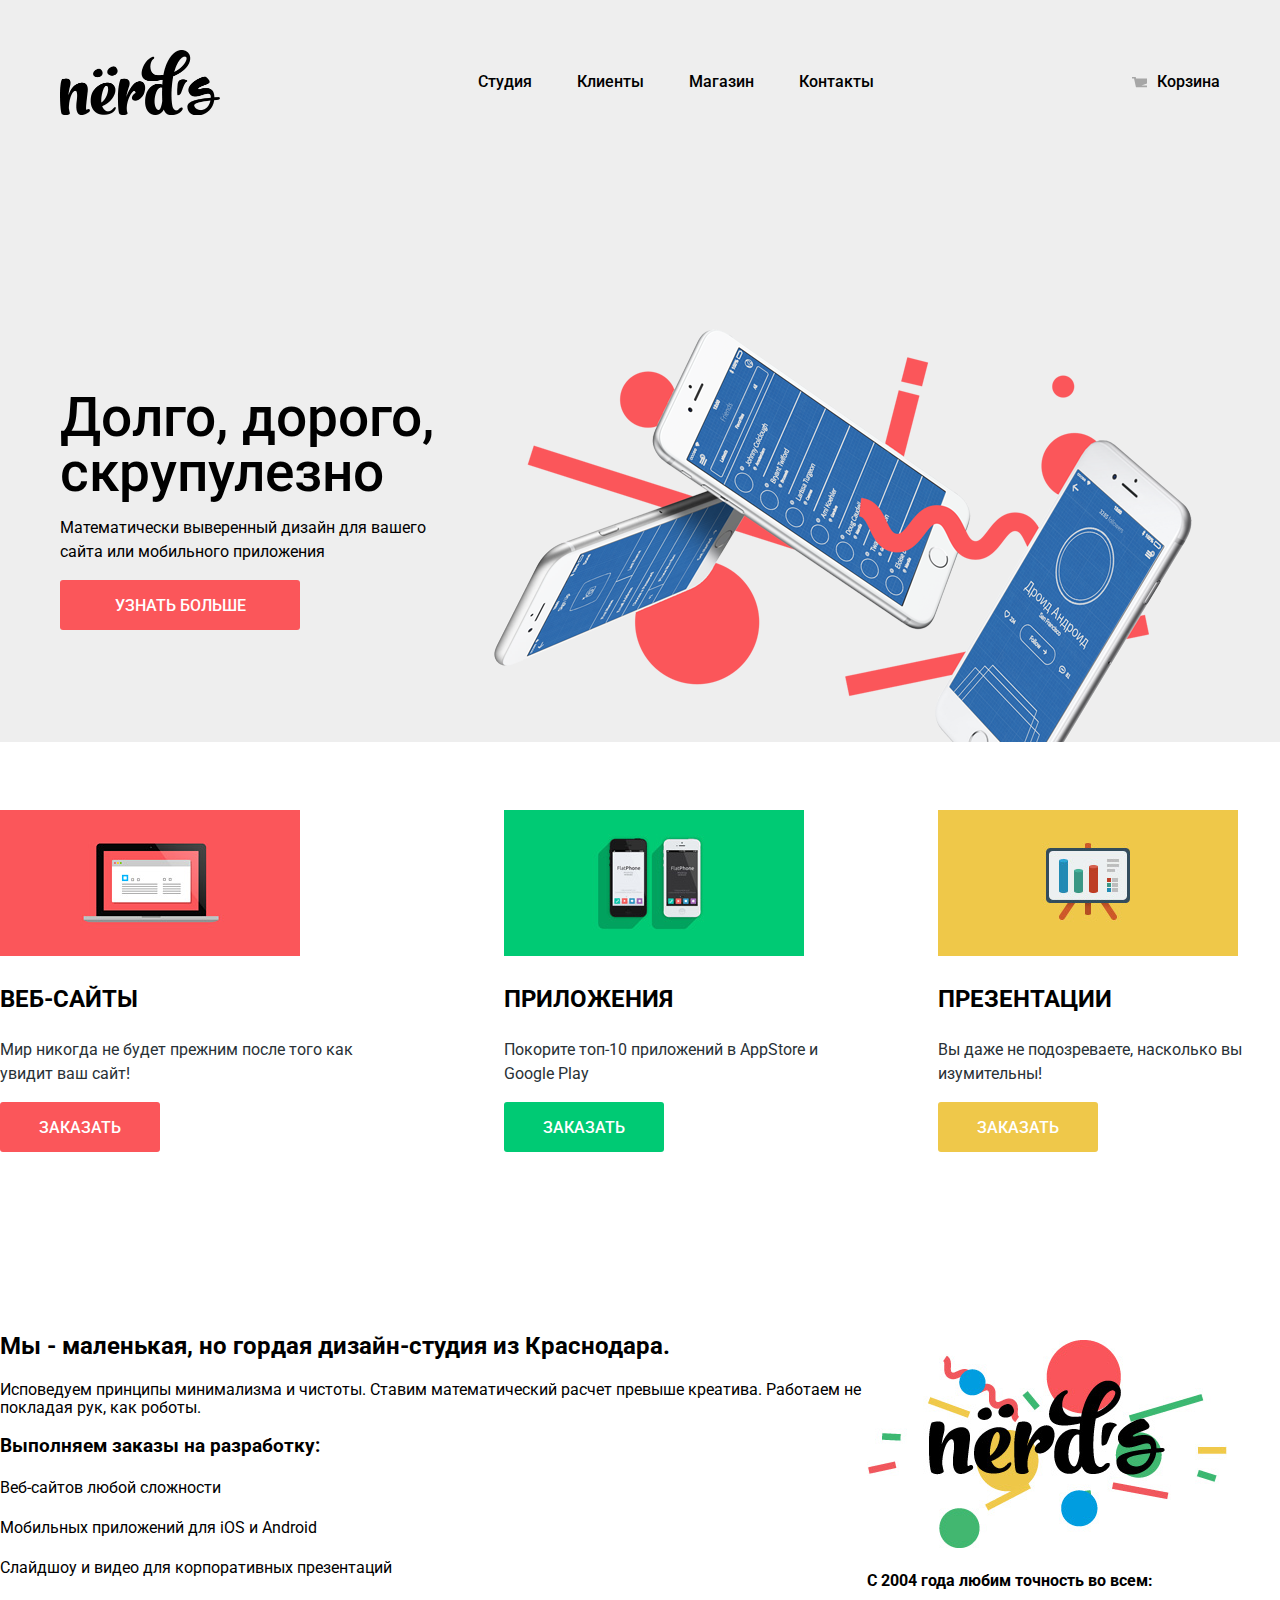
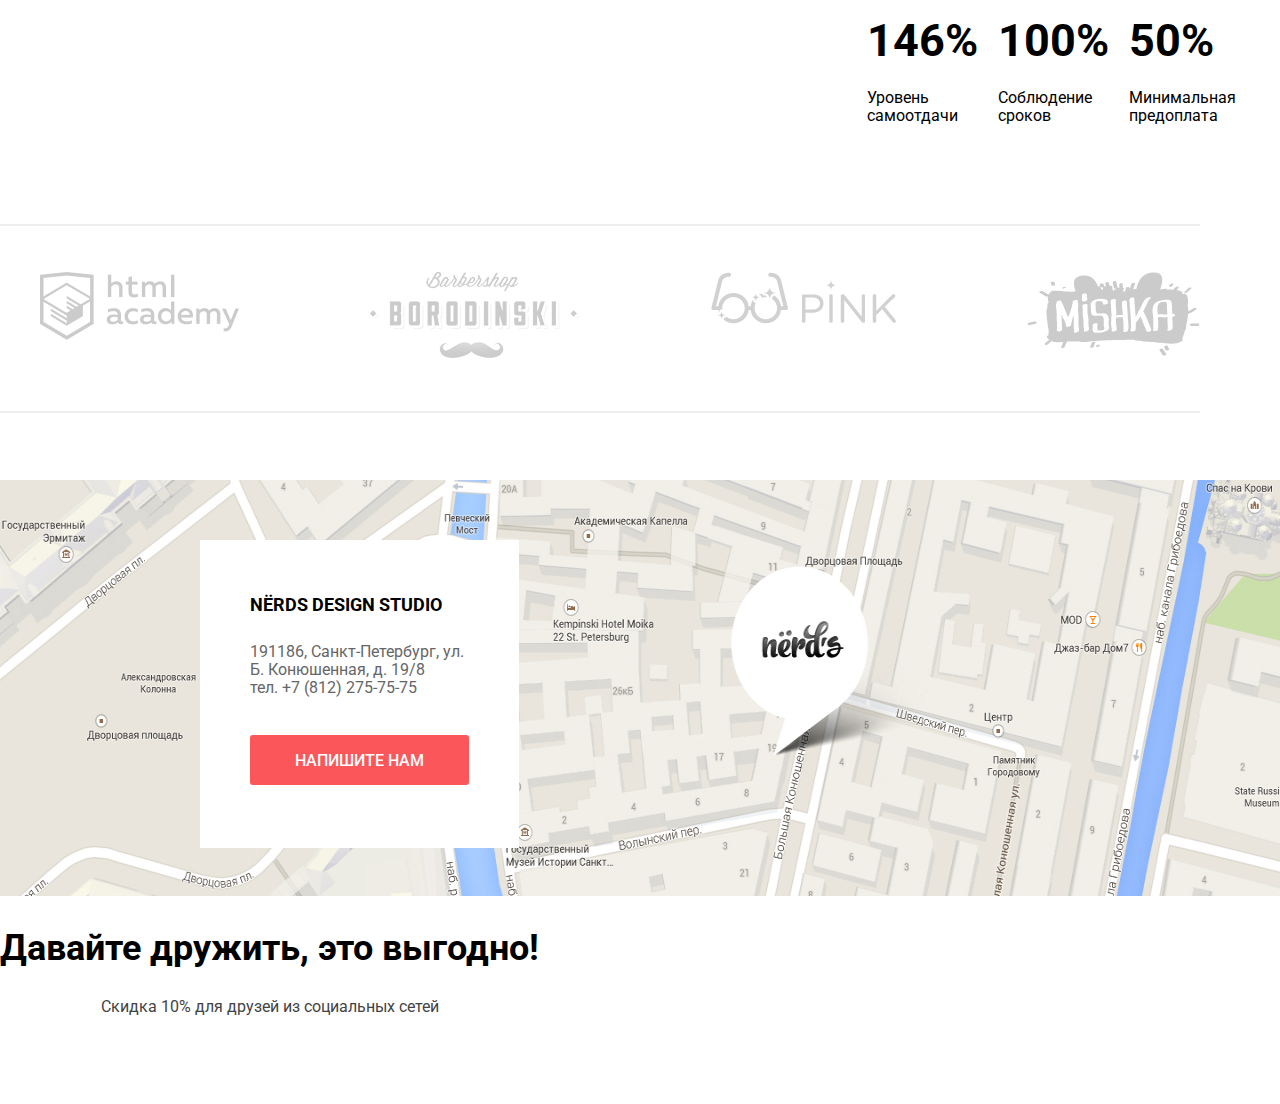
==== commit 99cd7ee1: "Задание 9" ====
--- a/index.html
+++ b/index.html
@@ -16,70 +16,74 @@
       <a class="main-header-logo" href="index.html">
         <img src="img/main-logo.png" width="160" height="65" alt="Логотип дизайн-студии «Нёрдс»">
       </a>
-      <div class="main-navigation-wrapper">
-        <div class="container">
-          <ul class="site-navigation">
-            <li><a href="blank.html">Студия</a></li>
-            <li><a href="blank.html">Клиенты</a></li>
-            <li><a href="blank.html">Магазин</a></li>
-            <li><a href="blank.html">Контакты</a></li>
-          </ul>
-        </div>
-        <a class="basket-link" href="#">Корзина</a>
-      </div>
+
+      <ul class="site-navigation">
+        <li><a href="blank.html">Студия</a></li>
+        <li><a href="blank.html">Клиенты</a></li>
+        <li><a href="blank.html">Магазин</a></li>
+        <li><a href="blank.html">Контакты</a></li>
+      </ul>
+
+      <a class="basket-link" href="#">Корзина</a>
+
     </nav>
 
-    <div class="slider">
-      <h1>Дизайн-студия «Нёрдс»</h1>
-      <section class="promo-slider">
-        <h2>Слайдер</h2>
+    <section class="promo-slider">
+      <div class="slider">
+        <h1 class="visually-hidden">Дизайн-студия «Нёрдс»</h1>
+        <h2 class="visually-hidden">Слайдер</h2>
         <ul class="promo-slider-list">
           <li class="promo-slider-item">
-            <h3 class="promo-slider-title">Долго, дорого, скрупулезно</h3>
-            <p class="promo-slider-description">Математически выверенный дизайн для вашего сайта или мобильного
-              приложения</p>
-            <a class="button button-slider" href="blank.html">Узнать больше</a>
+            <div style="padding-top: 79px;">
+              <h3 class="promo-slider-title">Долго, дорого, скрупулезно</h3>
+              <p class="promo-slider-description">Математически выверенный дизайн для вашего сайта или мобильного
+                приложения</p>
+              <a class="button button-slider" href="blank.html">Узнать больше</a>
+            </div>
             <img src="img/index-slide.svg" width="760" height="431" alt="Долго, дорого, скрупулезно">
           </li>
           <li></li>
           <li></li>
         </ul>
-      </section>
-    </div>
+      </div>
+    </section>
 
   </header>
 
   <main class="container">
-    <div class="advertaising-container">
-      <section class="advertising">
-        <h2>Реклама</h2>
+
+    <section class="advertising">
+      <div class="advertaising-container">
+        <h2 class="visually-hidden">Наши предложения</h2>
         <ul class="advertising-list">
           <li class="advertising-item">
             <img src="img/web-sites.svg" width="300" height="146" alt="Веб-сайты">
+            <h3 class="advertising-title">Веб-сайты</h3>
             <p>Мир никогда не будет прежним после того как увидит ваш сайт!</p>
-            <a class="button button-web" href="blank.html">Заказать</a>
+            <a class="button-promo button-web" href="blank.html">Заказать</a>
           </li>
           <li class="advertising-item">
             <img src="img/apps.svg" width="300" height="146" alt="Приложения">
+            <h3 class="advertising-title">Приложения</h3>
             <p>Покорите топ-10 приложений в AppStore и Google Play</p>
-            <a class="button button-apps" href="blank.html">Заказать</a>
+            <a class="button-promo button-apps" href="blank.html">Заказать</a>
           </li>
           <li class="advertising-item">
             <img src="img/presentations.svg" width="300" height="146" alt="Презентации">
+            <h3 class="advertising-title">Презентации</h3>
             <p>Вы даже не подозреваете, насколько вы изумительны!</p>
-            <a class="button button-presentation" href="blank.html">Заказать</a>
-          </li>
-        </ul>
-      </section>
-    </div>
-
-    <div class="description-column description-column-left">
-      <section class="facilities">
-        Возможности
-        <h2 class="facilities-title">Мы маленькая, но гордая дизайн-студия из Краснодара.</h2>
-        <p class="facilities-description">Исповедуем принципы минимализма и чистоты. Ставим математический расчет
-          превыше креатива. Работаем не покладая
-          рук, как роботы.</p>
+            <a class="button-promo button-presentation" href="blank.html">Заказать</a>
+          </li>
+        </ul>
+      </div>
+    </section>
+
+
+    <div class="analytics">
+      <section class="description-column description-column-left">
+        <h3 class="visually-hidden">Возможности</h3>
+        <h2 class="facilities-title">Мы - маленькая, но гордая дизайн-студия из Краснодара.</h2>
+        <p class="facilities-description">Исповедуем принципы минимализма и чистоты. Ставим математический расчет превыше креатива. Работаем не покладая рук, как роботы.</p>
         <h3>Выполняем заказы на разработку:</h3>
         <ul class="facilities-list">
           <li class="facilities-item">
@@ -93,11 +97,10 @@
           </li>
         </ul>
       </section>
-    </div>
-
-    <div class="description-column description-column-right">
-      <section class="features">
-        <h2>Преимущества</h2>
+
+
+      <section class="description-column description-column-right">
+        <h2 class="visually-hidden">Преимущества</h2>
         <img src="img/features.svg" width="360" height="208" alt="Преимущества">
         <h3 class="features-title">С 2004 года любим точность во всем:</h3>
         <ul class="features-list">
@@ -117,23 +120,35 @@
       </section>
     </div>
 
-    <div class="partners">
-      <section class="partners-logos">
-        <h2>Логотипы</h2>
-        <a class="partners-item" href="https://htmlacademy.ru/intensive/htmlcss">
-          <img src="img/logo-html_academy.png" width="199" height="68" alt="Логотип «HTMLAcademy»">
-        </a>
-        <a class="partners-item" href="blank.html">
-          <img src="img/logo-barbershop_borodinsnski.png" width="209" height="90" alt="Логотип Barbershop «Borodinski»">
-        </a>
-        <a class="partners-item" href="blank.html">
-          <img src="img/logo-pink.png" width="185" height="52" alt="Логотип «Pink»">
-        </a>
-        <a class="partners-item" href="blank.html">
-          <img src="img/logo-mishka.png" width="173" height="84" alt="Логотип «Mishka»">
-        </a>
-      </section>
-    </div>
+
+    <section class="partners">
+      <div class="partners-logos">
+        <h2 class="visually-hidden">Логотипы</h2>
+        <ul class="partners-logos-list">
+          <li class="partners-logos-item">
+            <a class="partners-logos-link" href="https://htmlacademy.ru/intensive/htmlcss">
+              <img src="img/logo-html_academy.png" width="199" height="68" alt="Логотип «HTMLAcademy»">
+            </a>
+          </li>
+          <li class="partners-logos-item">
+            <a class="partners-logos-link" href="blank.html">
+              <img src="img/logo-barbershop_borodinsnski.png" width="209" height="90"
+                alt="Логотип Barbershop «Borodinski»">
+            </a>
+          </li>
+          <li class="partners-logos-item">
+            <a class="partners-logos-link" href="blank.html">
+              <img src="img/logo-pink.png" width="185" height="52" alt="Логотип «Pink»">
+            </a>
+          </li>
+          <li class="partners-logos-item">
+            <a class="partners-logos-link" href="blank.html">
+              <img src="img/logo-mishka.png" width="173" height="84" alt="Логотип «Mishka»">
+            </a>
+          </li>
+        </ul>
+      </div>
+    </section>
 
   </main>
 
@@ -141,29 +156,28 @@
 
     <section class="footer-contacts">
       <h2 class="visually-hidden">Контактная информация</h2>
-      <ul class="footer-contacts-list">
-        <li class="footer-contacts-item">
-          <img src="img/map.jpg" width="1440" height="416" alt="191186, Санкт-Петербург, ул. Б. Конюшенная, д. 19/8">
-          <img class="map-marker" src="img/map-marker.png" width="231" height="190" alt="Указатель адреса на карте">
-
-          <div class="contacts-card">
-            <h3>NЁRDS DESIGN STUDIO</h3>
-            <address>191186, Санкт-Петербург,
-              ул. Б. Конюшенная, д. 19/8</address>
-            <a class="phone-link">тел. +7 (812) 275-75-75</a>
-            <a class="button button-contacts" href="blank.html">Напишите нам</a>
-            <!-- Здесь будет pop-up -->
-          </div>
-        </li>
-      </ul>
+      <img src="img/map-with-marker.jpg" width="1440" height="416"
+        alt="191186, Санкт-Петербург, ул. Б. Конюшенная, д. 19/8" style="width: 100%; height: 416px;">
+      <div class="contacts-wrapper">
+        <div class="contacts-card">
+          <h3>NЁRDS DESIGN STUDIO</h3>
+          <address>191186, Санкт-Петербург,
+            ул. Б. Конюшенная, д. 19/8</address>
+          <a class="phone-link">тел. +7 (812) 275-75-75</a>
+          <a class="button button-contacts" href="blank.html">Напишите нам</a>
+          <!-- Здесь будет pop-up -->
+        </div>
+      </div>
     </section>
 
     <section class="footer-social">
-      <h2 class="footer-social-title">Давайте дружить, это выгодно!</h2>
-      <p class="footer-social-description">Скидка 10% для друзей из социальных сетей</p>
-      <ul>
-        <li>
-          <a class="social-button" href="#">
+      <div class="footer-social-text">
+        <h2 class="footer-social-title">Давайте дружить, это выгодно!</h2>
+        <p class="footer-social-description">Скидка 10% для друзей из социальных сетей</p>
+      </div>
+      <ul class="footer-social-list">
+        <li class="footer-social-item">
+          <a class="social-button social-button-vk" href="#">
             <span class="visually-hidden">Вконтакте</span>
             <svg width="27" height="15" viewBox="0 0 27 15" fill="none" xmlns="http://www.w3.org/2000/svg">
               <path
@@ -172,16 +186,16 @@
             </svg>
           </a>
         </li>
-        <li>
-          <a class="social-button" href="#">
+        <li class="footer-social-item">
+          <a class="social-button social-button-fb" href="#">
             <span class="visually-hidden">Фейсбук</span>
             <svg width="12" height="22" viewBox="0 0 12 22" fill="none" xmlns="http://www.w3.org/2000/svg">
               <path d="M12 4V0H8C5.79086 0 4 1.79086 4 4V8H0V12H4V22H8V12H12V8H8V4H12Z" fill="white" />
             </svg>
           </a>
         </li>
-        <li>
-          <a class="social-button" href="#">
+        <li class="footer-social-item">
+          <a class="social-button social-button-ig" href="#">
             <span class="visually-hidden">Инстаграм</span>
             <svg width="21" height="21" viewBox="0 0 21 21" fill="none" xmlns="http://www.w3.org/2000/svg">
               <path fill-rule="evenodd" clip-rule="evenodd"
@@ -195,8 +209,8 @@
 
   </footer>
 
-  <div class="popup">
-    <section class="popup-modal">
+  <section class="popup-modal popup-hide">
+    <div class="popup">
       <h2>Напишите нам</h2>
       <form class="popup-modal-info" action="https://echo.htmlacademy.ru/" method="POST">
         <p class="popup-modal-username">
@@ -218,8 +232,8 @@
 
       <button type="button">Закрыть</button>
 
-    </section>
-  </div>
+    </div>
+  </section>
 
 </body>
 
--- a/css/style.css
+++ b/css/style.css
@@ -48,6 +48,17 @@
   height: auto;
 }
 
+*,
+*::before,
+*::after {
+  box-sizing: border-box;
+}
+
+
+.visually-hidden {
+  visibility: hidden;
+}
+
 
 /* Main header */
 
@@ -55,37 +66,41 @@
   background-color: var(--basic-light-grey);
 }
 
-.main-header {
-
-}
-
-
-
-/* Main logo */
+.main-header-title {
+  color: var(--basic-black);
+  font-size: 55px;
+  font-weight: 500;
+  line-height: 55px;
+  display: block;
+  align-items: center;
+  padding: 0;
+  margin: 0;
+  padding-bottom: 108px;
+  padding-left: 357px;
+}
+
+
+/* Logo */
 
 .main-header-logo {
   width: 160px;
   height: 65px;
-}
-
-
+  display: block;
+}
+
+.main-header-logo
 /* Container */
 
 .container {
-  display: flex;
   width: 1160px;
   min-height: 65px;
   margin: auto;
-
-}
-
-.main-navigation-wrapper .container {
-  display: flex;
-  justify-content: space-between;
-
-
-}
-
+}
+
+.inner-page .secondary-logo {
+  width: 160px;
+  height: 49px;
+}
 
 
 
@@ -98,20 +113,31 @@
 .main-navigation {
   display: flex;
   justify-content: space-between;
-  width: 100%;
+  width: 1200px;
   font-size: 16px;
   font-weight: 500;
   line-height: 30px;
   color: var(--basic-black);
   background-color: transparent;
+  margin: 0 auto;
+  padding: 70px 20px;
+  padding-top: 49px;
+  box-sizing: border-box;
+  align-items: center;
 }
 
 .site-navigation {
   list-style: none;
-  width: 620px;
+  display: flex;
   margin: 0;
   padding: 0;
 }
+
+
+.site-navigation li:not(:last-child) {
+  margin-right: 45px;
+}
+
 
 .main-navigation h1 {
   font-size: 55px;
@@ -129,7 +155,8 @@
 .basket-link {
   text-decoration: none;
   max-width: 140px;
-  padding-left: 50px;
+  padding-left: 25px;
+  position: relative;
 }
 
 .site-navigation a,
@@ -155,9 +182,14 @@
 
 .basket-link::before {
   content: "";
+  display: block;
+  position: absolute;
+  left: 0;
+  top: 50%;
+  transform: translateY(-50%);
   width: 15px;
   height: 11px;
-  background-image: url("img/basket.svg");
+  background-image: url("../img/basket.svg");
   background-repeat: no-repeat;
 }
 
@@ -166,36 +198,71 @@
 .slider {
   display: block;
   position: relative;
-  background-color: var(--basic-light-grey);
+  width: 1200px;
+  padding: 0 20px;
+  margin: 0 auto;
 }
 
 
 .promo-slider-list {
   list-style: none;
+  padding: 0;
 }
 
 .promo-slider-item h3 {
   font-size: 55px;
   line-height: 55px;
   font-weight: 500;
+  margin: 0;
 }
 
 .promo-slider-item {
   font-size: 16px;
   line-height: 24px;
   font-weight: 400;
+  display: flex;
 }
 
 
 /* Advertising */
+
+
+.advertising-container {
+  padding-top: 80px;
+  padding: 0;
+  padding-bottom: 80px;
+  border-bottom: 2px solid var(--basic-light-grey);
+}
+
 
 .advertising-list {
   list-style: none;
-}
-
-.advertising-item {
-  
-}
+  display: flex;
+  margin: 0;
+  padding: 0;
+}
+
+.advertising-item p {
+  font-size: 16px;
+  line-height: 24px;
+  font-weight: 400;
+  color: var(--basic-dark-dark-grey);
+}
+
+.advertising-title {
+  font-size: 24px;
+  line-height: 30px;
+  font-weight: 700;
+  color: var(--basic-black);
+  text-transform: uppercase;
+}
+
+
+.advertising-list li:not(:last-child) {
+  margin-right: 100px;
+}
+
+
 
 
 /* Buttons */
@@ -210,7 +277,30 @@
   background-color: var(--basic-rose);
   border: none;
   border-radius: 3px;
-}
+  width: 240px;
+  display: block;
+  padding-top: 17px;
+  padding-bottom: 15px;
+}
+
+
+
+.button-promo {
+  font-size: 16px;
+  line-height: 18px;
+  font-weight: 500;
+  color: var(--basic-white);
+  text-align: center;
+  text-transform: uppercase;
+  border: none;
+  border-radius: 3px;
+  width: 160px;
+  display: block;
+  padding-top: 17px;
+  padding-bottom: 15px;
+}
+
+
 
 .button:hover {
   background-color: var(--special-dark-rose);
@@ -220,19 +310,57 @@
 .button:active {
   background-color: var(--special-dark-dark-rose);
   opacity: 0.3;
-}
-
-
+  box-shadow: inset 0 3px 0px rgba(0, 1, 1, 0.1);
+}
+
+.button-web {
+  background-color: var(--basic-rose);
+}
+
+
+.button-apps {
+  background-color: var(--basic-green);
+}
+
+.button-apps:hover {
+  background-color: var(--special-dark-green);
+}
+
+.button-apps:active {
+  background-color: var(--special-dark-dark-green);
+  box-shadow: inset 0px 3px 0px rgba(0, 1, 1, 0.1);
+}
+
+.button-presentation {
+  background-color: var(--basic-yellow);
+}
+
+.button-presentation:hover {
+  background-color: var(--special-dark-yellow);
+}
+
+.button-presentation:active {
+  background-color: var(--special-dark-dark-yellow);
+  box-shadow: inset 0px 3px 0px rgba(0, 1, 1, 0.1);
+}
 
 
 
 /* Facilities */
+
+.analytics {
+  display: flex;
+  width: 0 auto;
+  padding: 0;
+  padding-top: 121px;
+}
 
 
 .facilities h2 {
   font-size: 45px;
   line-height: 45px;
   font-weight: 500;
+  width: 651px;
 }
 
 
@@ -252,6 +380,7 @@
 
 .facilities-list {
   list-style: none;
+  padding: 0;
 }
 
 
@@ -265,7 +394,7 @@
 /* Features */
 
 
-.features .features-title {
+.features-title {
   font-size: 16px;
   line-height: 24px;
   font-weight: 700;
@@ -273,12 +402,20 @@
 
 .features-list {
   list-style: none;
+  display: flex;
+  padding: 0;
 }
 
 .features-list h3 {
   font-size: 45px;
   line-height: 64px;
   font-weight: 700;
+  margin: 0;
+
+}
+
+.features-item h3:not(:last-child) {
+  margin-right: 20px;
 }
 
 .features-list p {
@@ -291,17 +428,35 @@
 /* Partner-logos */
 
 
-.partners-item {
+
+
+.partners-logos-list {
+  display: flex;
+  width: 1200px;
+  justify-content: space-between;
+  list-style: none;
+  padding-top: 46px;
+  padding-bottom: 44px;
+  margin-right: 90px;
+  border-top: 2px solid var(--basic-light-grey);
+  border-bottom: 2px solid var(--basic-light-grey);
+}
+
+
+.partners-logos-link {
   vertical-align: middle;
 }
 
-
-
-.partners-logos a:link {
+.partners-logos-item a:hover {
+  opacity: 1;
+}
+
+
+.partners-logos-item a {
   opacity: 0.2;
 }
 
-.partners-logos a:active {
+.partners-logos-item a:active {
   opacity: 0.1;
 }
 
@@ -309,6 +464,93 @@
 
 
 /* Filters */
+
+
+.functional {
+  display: flex;
+}
+
+
+
+.filter-form fieldset:first-child {
+  margin: 0;
+  margin-bottom: 54px;
+}
+
+.fiter-radio-list li {
+  margin-bottom: 15px;
+}
+
+.filter-label-radio::before {
+  content: "";
+  width: 25px;
+  height: 25px;
+  top: -5px;
+  left: 0;
+  position: absolute;
+  background-image: url(../img/radio-off.png);
+  opacity: 0.4;
+}
+
+.input[type=radio]:checked + label::before {
+  content: "";
+  width: 25px;
+  height: 25px;
+  top: -5px;
+  left: 0;
+  position: absolute;
+  background-image: url(../img/radio-on.png);
+}
+
+.input[type=checkbox]:checked + label::before {
+  content: "";
+  width: 23px;
+  height: 23px;
+  top: 0;
+  left: 0;
+  position: absolute;
+  background-image: url(../img/checkbox-on.png);
+}
+
+.filter-label-checkbox::before {
+  content: "";
+  width: 23px;
+  height: 23px;
+  top: 0;
+  left: 0;
+  position: absolute;
+  background-image: url(../img/checkbox-off.png);
+  opacity: 0.4;
+}
+
+
+.filter-checkbox-list li {
+  margin-bottom: 17px;
+}
+
+
+.button-show {
+  font-size: 16px;
+  line-height: 18px;
+  font-weight: 500;
+  text-transform: uppercase;
+  text-align: center;
+  color: #000;
+  width: 260px;
+  height: 50px;
+  background-color: var(--basic-light-grey);
+  border-radius: 3px;
+  margin-top: 48px;
+}
+
+.button-show:hover {
+  background-color: var(--special-lights-light-grey);
+}
+
+.button-show:active {
+  background-color: var(--special-lights-dark-grey);
+  box-shadow: inset 0px 3px 0px rgba(0, 1, 1, 0.1);
+}
 
 
 .filter legend {
@@ -318,6 +560,59 @@
   color: var(--basic-black);
 }
 
+.filter-range {
+  position: relative;
+  width: 260px;
+  height: 80px;
+  margin-bottom: 14px;
+  padding: 39px 20px;
+  border-radius: 3px;
+  background: var(--basic-light-grey);
+}
+
+
+.filter-scale {
+  height: 2px;
+  background: var(--special-light-grey);
+}
+
+.filter-bar {
+  width: 70%;
+  height: 2px;
+  background: var(--basic-green);
+}
+
+.filter-toggle {
+  position: absolute;
+  top: 30px;
+  left: 0;
+  width: 4px;
+  height: 4px;
+  border: 8px solid var(--basic-white);
+  background: #ababab;
+  border-radius: 50%;
+  box-shadow: 0px 2px 1px rgba(0, 0, 0, 0.15);
+  cursor: pointer;
+}
+
+.filter-toggle-min {
+  left: 18px;
+}
+
+.filter-toggle-max {
+  left: 160px;
+}
+
+
+.filter-value {
+  display: flex;
+  width: 50%;
+}
+
+.filter-value-max-price {
+  text-align: right;
+}
+
 
 .fiter-radio legend {
   font-size: 18px;
@@ -350,22 +645,44 @@
   color: var(--basic-dark-dark-grey);
 }
 
-.price-controls label {
+
+.filter-form label {
+  line-height: 20px;
+  position: relative;
+  cursor: pointer;
+}
+
+
+
+.filter-price-controls {
+  font-size: 0;
+  margin-top: 16px;
+}
+
+
+.filter-price-controls label {
+  display: inline-block;
+  width: 50%;
   font-size: 16px;
   line-height: 22px;
   font-weight: 400;
   text-transform: uppercase;
   color: var(--basic-dark-dark-grey);
-}
-
-.price-controls input[type="text"] {
+  vertical-align: baseline;
+}
+
+.filter-price-controls input[type="text"] {
   font-size: 16px;
   line-height: 22px;
   font-weight: 400;
   color: var(--basic-dark-dark-grey);
   background-color: var(--basic-light-grey);
-  border: none;
+  border: 0;
   border-radius: 3px;
+  margin-left: 8px;
+  text-align: center;
+  width: 60px;
+  padding: 8px 10px;
 }
 
 .filter .input:hover+label {
@@ -377,15 +694,31 @@
   opacity: 0.3;
 }
 
-
+input {
+  overflow: visible;
+}
+
+/* Sort */
+
+.sort {
+  padding-left: 940px;
+}
 
 
 
 /* Catalog */
+
+
+
 
 
 .catalog-head ul {
   list-style: none;
+  display: flex;
+}
+
+.catalog-head-list li:not(:last-child) {
+  padding-right: 25px;
 }
 
 .catalog-head h3 {
@@ -394,6 +727,11 @@
   font-weight: 700;
   color: var(--basic-black);
   text-transform: uppercase;
+  display: block;
+  margin: 0;
+  padding: 0;
+  padding-left: 540px;
+  padding-top: 55px;
 }
 
 .catalog-head a {
@@ -414,18 +752,80 @@
   color: var(--basic-black);
 }
 
-
-.catalog-moulds ul {
+.catalog-head .link-current {
+  color: var(--basic-black);
+  opacity: 1;
+}
+
+
+.catalog-head-sort-list {
+  display: flex;
+  margin: 0;
+  padding: 0;
+  justify-content: flex-end;
+}
+
+
+.catalog-moulds-list {
   list-style: none;
+  display: flex;
+  flex-wrap: wrap;
+  padding: 52px 0 0;
+  margin: 0px;
+}
+
+.catalog-moulds-item {
+  position: relative;
+  width: 360px;
+  height: 616px;
+  margin-right: 40px;
+  margin-bottom: 33px;
+}
+
+
+.catalog-moulds-item::before {
+  content: "";
+  display: block;
+  width: 360px;
+  height: 40px;
+  background-image: url(../img/head.svg);
+  opacity: 0.12;
+}
+
+
+.catalog-moulds-wrapper {
+  position: absolute;
+  width: 1200px;
+  padding: 0 20px;
+  transform: translateY(-50%);
+  bottom: 349px;
+}
+
+
+.catalog-moulds {
+  position: relative;
+}
+
+.catalog-moulds-info-price {
+  display: none;
+  position: absolute;
+  width: 360px;
+  min-height: 230px;
+  left: 0;
+  bottom: 0;
+  background: var(--basic-light-grey);
+
 }
 
 .catalog-moulds a {
-
+  display: block;
+  margin: 32px 0 0;
   font-size: 18px;
   line-height: 30px;
   font-weight: 700;
   text-transform: uppercase;
   color: var(--basic-black);
+  text-align: center;
 }
 
 .catalog-moulds .price-button {
@@ -436,7 +836,9 @@
   font-size: 16px;
   line-height: 18px;
   font-weight: 400;
+  width: 255px;
   color: var(--special-dark-grey);
+  text-align: center;
 }
 
 
@@ -449,11 +851,37 @@
 }
 
 
-
-
+.page-main-wrapper {
+  width: 260px;
+}
+
+.page-main-wrapper fieldset {
+  padding: 0;
+  margin: 0;
+
+  border: none;
+}
 
 /* Pagination */
 
+
+
+.pagination-nav {
+  padding-left: 540px;
+}
+
+
+
+.pagination-list {
+  list-style: none;
+  display: flex;
+  align-items: center;
+}
+
+
+.pagination-list li:not(:last-child) {
+  padding-right: 11px;
+}
 
 
 .pagination-item a {
@@ -462,6 +890,8 @@
   font-weight: 500;
   color: var(--basic-black);
   background-color: var(--basic-light-grey);
+  padding: 17px 20px 15px 20px;
+  border-radius: 3px;
 }
 
 .pagination-item a:hover {
@@ -483,9 +913,11 @@
   background-color: rgba(0, 0, 0, 0.0001);
   border: 3px solid var(--special-lights-grey);
   box-shadow: inset 0px 3px 0px rgba(0, 1, 1, 0.1);
-  border-radius: 3px;
-}
-
+}
+
+.button-link-next {
+  padding: 17px 77px 15px 78px;
+}
 
 
 
@@ -496,14 +928,40 @@
 /* Footer-contacts */
 
 
-.footer-contacts-list {
-  list-style: none;
-}
+
+.contacts-wrapper {
+  position: absolute;
+  top: 54px;
+  left: 50%;
+  transform: translateX(-50%);
+  width: 1200px;
+  padding: 0 20px;
+}
+
+
+.contacts-card {
+  background: var(--basic-white);
+  width: 319px;
+  min-height: 308px;
+  padding: 50px;
+  margin-top: 54px;
+  margin-left: 140px;
+}
+
+
+.footer-contacts {
+  position: relative;
+}
+
+
 
 .contacts-card h3 {
   font-size: 18px;
   line-height: 30px;
   font-weight: 700;
+  margin: 0;
+  margin-bottom: 23px;
+
 }
 
 
@@ -520,22 +978,32 @@
   line-height: 18px;
   font-weight: 400;
   color: var(--special-dark-grey);
-}
-
-
+  margin-top: 5px;
+}
+
+.button-contacts {
+  width: 219px;
+  margin-top: 37px;
+}
 
 
 /* Social */
 
 
-.footer-social h2 {
+.footer-social {
+  display: flex;
+  padding-bottom: 70px;
+}
+
+
+.footer-social-title {
   font-size: 36px;
   line-height: 36px;
   font-weight: 700;
   text-align: center;
 }
 
-.footer-social p {
+.footer-social-description {
   font-size: 16px;
   line-height: 22px;
   font-weight: 400;
@@ -543,9 +1011,72 @@
   text-align: center;
 }
 
-.footer-social ul {
+.footer-social-list {
   list-style: none;
-}
+  display: flex;
+  justify-content: space-between;
+  width: 260px;
+  margin-right: 140px;
+}
+
+
+.footer-social-text {
+  display: block;
+  align-items: center;
+}
+
+
+
+.footer-social-item {
+  margin-right: 30px;
+}
+
+
+.footer-social-item:not(:last-child) {
+  padding-right: 9px;
+}
+
+
+
+
+.social-button {
+  width: 81px;
+  height: 81px;
+  border-radius: 50%;
+  background: linear-gradiend(0deg, #e1e1e1, #e1e1e1), var(--basic-white);
+  background-repeat: no-repeat;
+}
+
+
+
+
+.footer-social-item:hover {
+  background: linear-gradient(0deg, var(--special-dark-rose), var(--special-dark-rose)), var(--basic-white);
+}
+
+
+.footer-social-item:active {
+  background: linear-gradient(0deg, var(--special-dark-dark-rose), var(--special-dark-dark-rose)), var(--basic-white);
+  box-shadow: inset 0px 3px 0px rgba(0, 1, 1, 0.1);
+}
+
+
+
+
+
+.social-button-vk {}
+
+
+.social-button-fb {}
+
+
+.social-button-ig {}
+
+
+
+
+
+
 
 
 /* Modal */
@@ -606,3 +1137,8 @@
   color: var(--special-dark-rose);
   border: 2px solid var(--special-dark-rose);
 }
+
+
+.popup-hide {
+  display: none;
+}
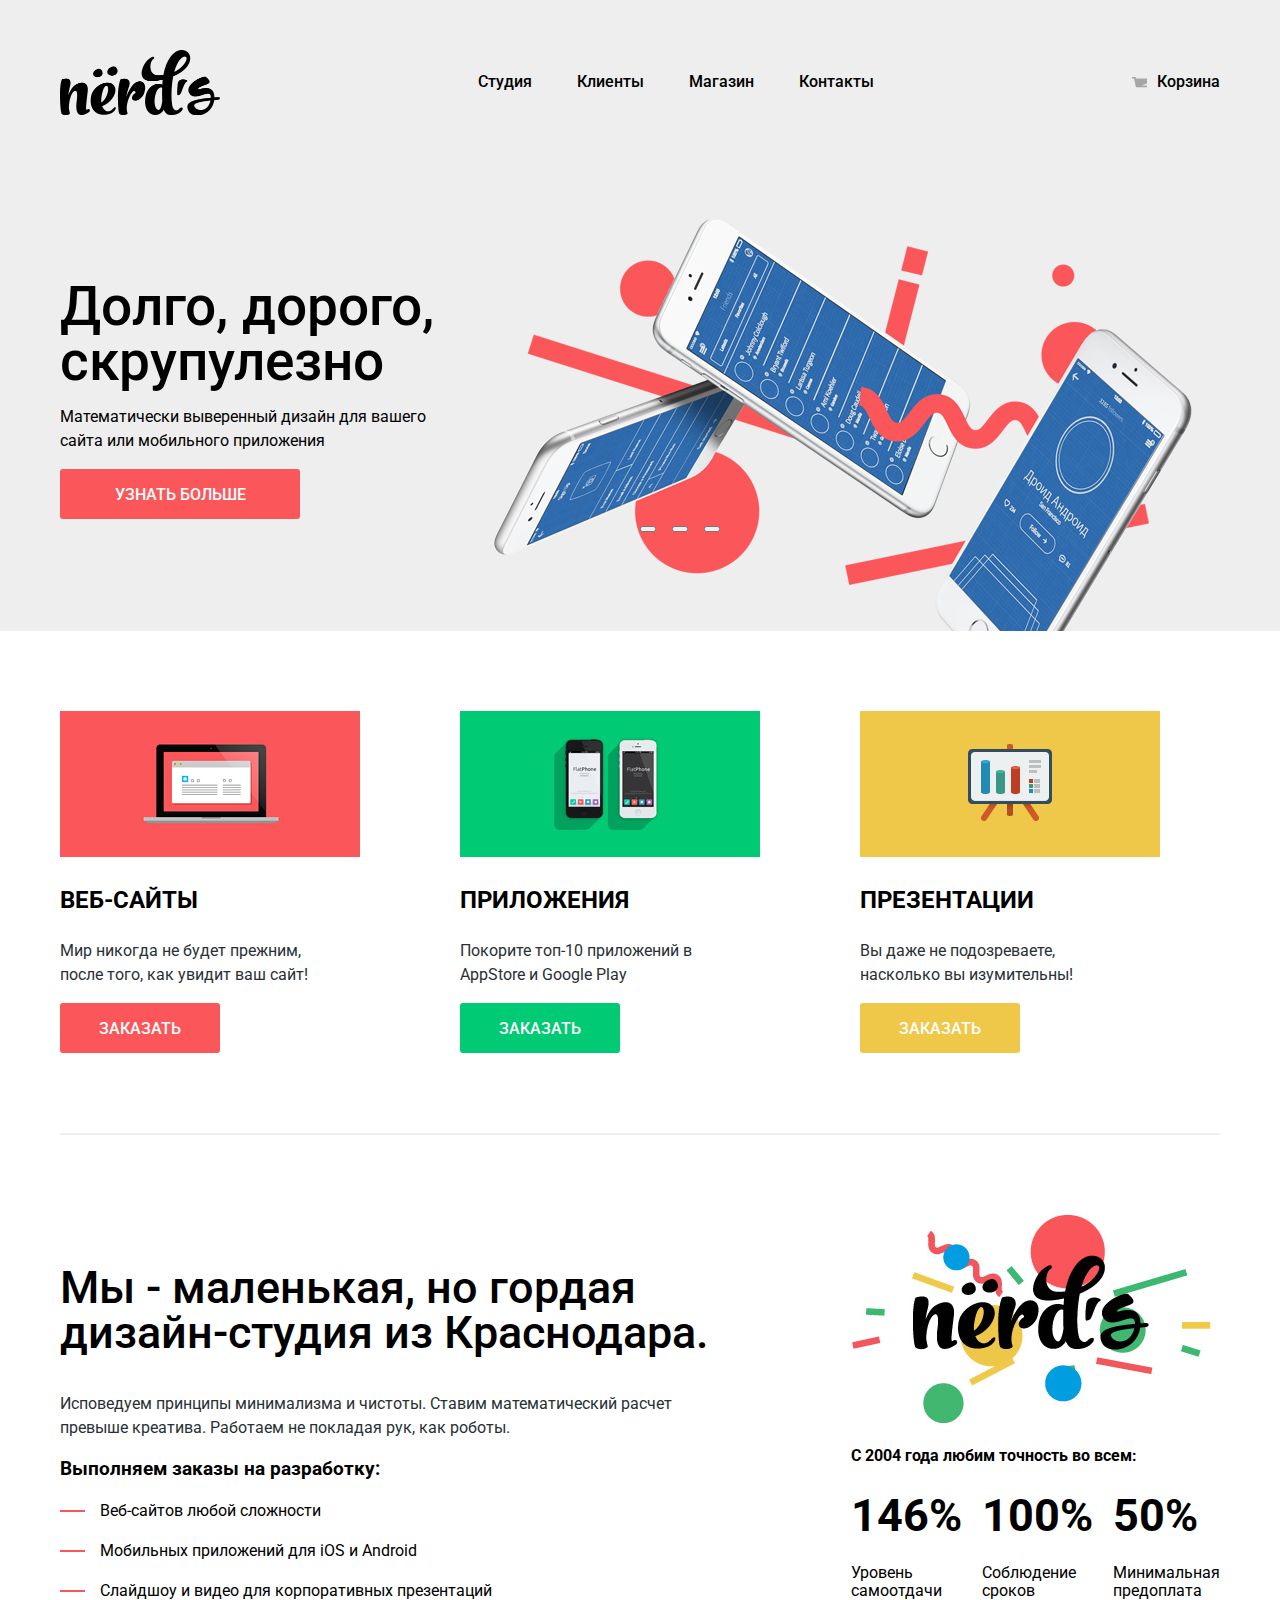
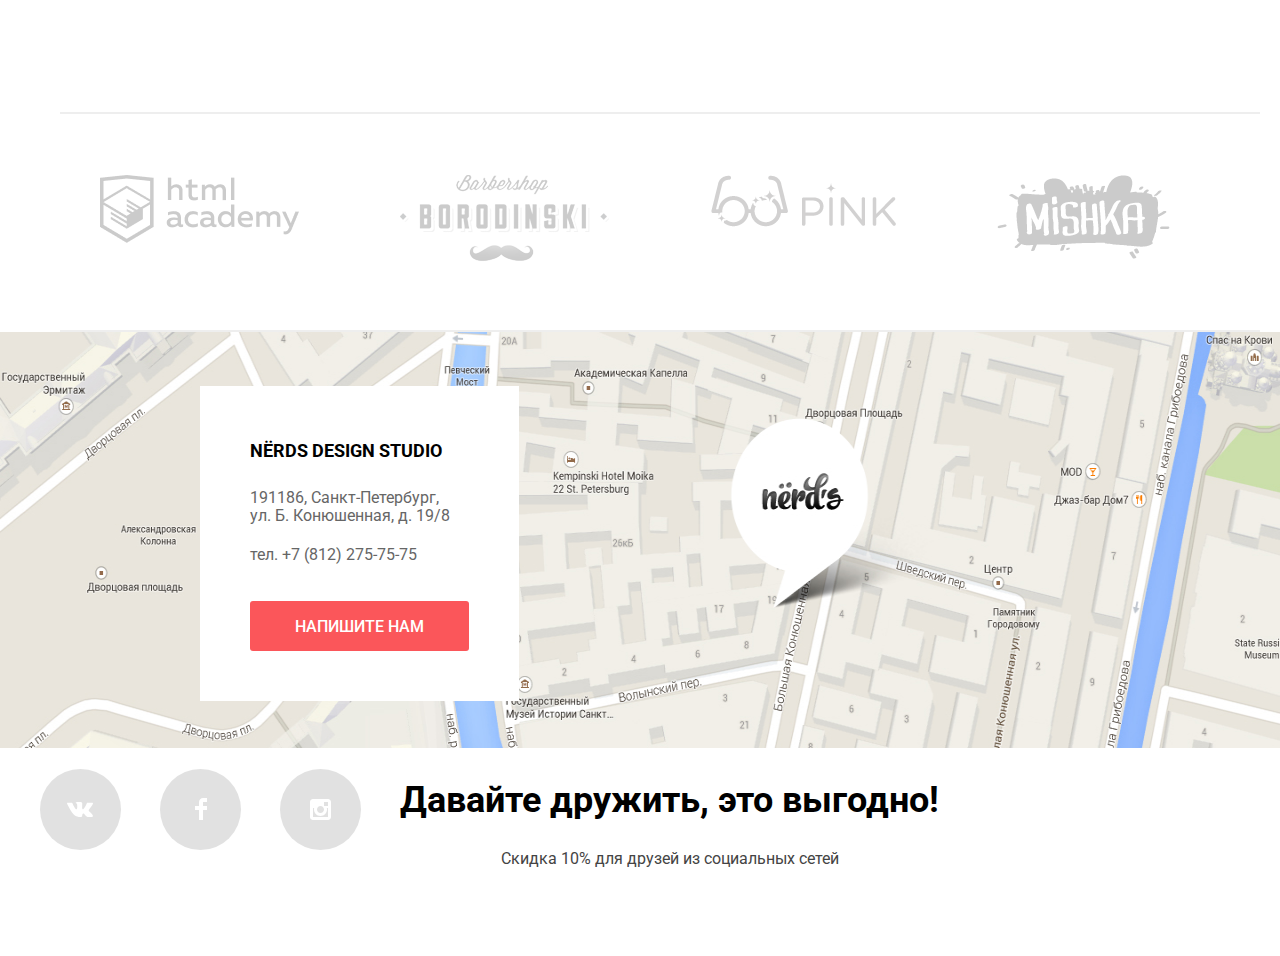
==== commit a3ce9d1d: "11 задание" ====
--- a/index.html
+++ b/index.html
@@ -33,18 +33,38 @@
         <h1 class="visually-hidden">Дизайн-студия «Нёрдс»</h1>
         <h2 class="visually-hidden">Слайдер</h2>
         <ul class="promo-slider-list">
-          <li class="promo-slider-item">
+          <li class="promo-slider-item slider-current ">
             <div style="padding-top: 79px;">
               <h3 class="promo-slider-title">Долго, дорого, скрупулезно</h3>
               <p class="promo-slider-description">Математически выверенный дизайн для вашего сайта или мобильного
                 приложения</p>
-              <a class="button button-slider" href="blank.html">Узнать больше</a>
+              <a class="button button-slider" href="#">Узнать больше</a>
             </div>
-            <img src="img/index-slide.svg" width="760" height="431" alt="Долго, дорого, скрупулезно">
-          </li>
-          <li></li>
-          <li></li>
-        </ul>
+            <img src="img/slide-1.svg" width="760" height="431" alt="Долго, дорого, скрупулезно">
+          </li>
+          <li class="promo-slider-item slide">
+            <div style="padding-top: 79px;">
+              <h3 class="promo-slider-title">Любим математику как никто другой</h3>
+              <p class="promo-slider-description">Никакого креатива, только математические формулы для расчета идеальных
+                пропорций</p>
+              <a class="button button-slider" href="#">Узнать больше</a>
+            </div>
+            <img src="img/slide-2.svg" width="760" height="431" alt="Любим математику как никто другой">
+          </li>
+          <li class="promo-slider-item slide">
+            <div style="padding-top: 79px;">
+              <h3 class="promo-slider-title">Только ночь, только хардкор</h3>
+              <p class="promo-slider-description"></p>
+              <a class="button button-slider" href="#">Узнать больше</a>
+            </div>
+            <img src="img/slide-3.svg" width="760" height="431" alt="Только ночь, только хардкор">
+          </li>
+        </ul>
+        <div class="promo-slider-control">
+          <button type="button-control" aria-label="Первый слайдер"></button>
+          <button type="button-control" aria-label="Второй слайдер"></button>
+          <button type="button-control" aria-label="Первый слайдер"></button>
+        </div>
       </div>
     </section>
 
@@ -59,7 +79,7 @@
           <li class="advertising-item">
             <img src="img/web-sites.svg" width="300" height="146" alt="Веб-сайты">
             <h3 class="advertising-title">Веб-сайты</h3>
-            <p>Мир никогда не будет прежним после того как увидит ваш сайт!</p>
+            <p>Мир никогда не будет прежним, после того, как увидит ваш сайт!</p>
             <a class="button-promo button-web" href="blank.html">Заказать</a>
           </li>
           <li class="advertising-item">
@@ -83,7 +103,8 @@
       <section class="description-column description-column-left">
         <h3 class="visually-hidden">Возможности</h3>
         <h2 class="facilities-title">Мы - маленькая, но гордая дизайн-студия из Краснодара.</h2>
-        <p class="facilities-description">Исповедуем принципы минимализма и чистоты. Ставим математический расчет превыше креатива. Работаем не покладая рук, как роботы.</p>
+        <p class="facilities-description">Исповедуем принципы минимализма и чистоты. Ставим математический расчет
+          превыше креатива. Работаем не покладая рук, как роботы.</p>
         <h3>Выполняем заказы на разработку:</h3>
         <ul class="facilities-list">
           <li class="facilities-item">
@@ -163,18 +184,14 @@
           <h3>NЁRDS DESIGN STUDIO</h3>
           <address>191186, Санкт-Петербург,
             ул. Б. Конюшенная, д. 19/8</address>
-          <a class="phone-link">тел. +7 (812) 275-75-75</a>
-          <a class="button button-contacts" href="blank.html">Напишите нам</a>
+          <p class="phone-card">тел. +7 (812) 275-75-75</p>
+          <a class="button button-contacts" href="#">Напишите нам</a>
           <!-- Здесь будет pop-up -->
         </div>
       </div>
     </section>
 
     <section class="footer-social">
-      <div class="footer-social-text">
-        <h2 class="footer-social-title">Давайте дружить, это выгодно!</h2>
-        <p class="footer-social-description">Скидка 10% для друзей из социальных сетей</p>
-      </div>
       <ul class="footer-social-list">
         <li class="footer-social-item">
           <a class="social-button social-button-vk" href="#">
@@ -205,6 +222,11 @@
           </a>
         </li>
       </ul>
+      <div class="footer-social-text">
+        <h2 class="footer-social-title">Давайте дружить, это выгодно!</h2>
+        <p class="footer-social-description">Скидка 10% для друзей из социальных сетей</p>
+      </div>
+
     </section>
 
   </footer>
--- a/css/style.css
+++ b/css/style.css
@@ -56,7 +56,19 @@
 
 
 .visually-hidden {
-  visibility: hidden;
+  position: absolute;
+
+width: 1px;
+height: 1px;
+margin: -1px;
+border: 0;
+padding: 0;
+
+white-space: nowrap;
+
+clip-path: inset(100%);
+clip: rect(0 0 0 0);
+overflow: hidden;
 }
 
 
@@ -88,13 +100,12 @@
   display: block;
 }
 
-.main-header-logo
+
 /* Container */
 
 .container {
   width: 1160px;
-  min-height: 65px;
-  margin: auto;
+  margin: 0 auto;
 }
 
 .inner-page .secondary-logo {
@@ -223,8 +234,38 @@
   display: flex;
 }
 
+.slide {
+  display: none;
+}
+
+
+.promo-slider-control {
+  position: absolute;
+  bottom: 96px;
+  left: 50%;
+  transform: translateY(-50%);
+  width: 80px;
+  display: flex;
+  justify-content: space-between;
+
+}
+
+.button-control {
+  display: block;
+  width: 18px;
+  height: 18px;
+  border: 0;
+}
+
+
+
 
 /* Advertising */
+
+
+
+
+
 
 
 .advertising-container {
@@ -247,6 +288,7 @@
   line-height: 24px;
   font-weight: 400;
   color: var(--basic-dark-dark-grey);
+  width: 260px;
 }
 
 .advertising-title {
@@ -348,26 +390,43 @@
 
 /* Facilities */
 
+.advertising {
+  margin-bottom: 80px;
+  margin-top: 80px;
+}
+
+
+.description-column-left {
+  width: 100%;
+}
+
+
+
 .analytics {
   display: flex;
-  width: 0 auto;
-  padding: 0;
-  padding-top: 121px;
-}
-
-
-.facilities h2 {
+  align-items: center;
+  justify-content: space-between;
+  padding-top: 80px;
+  margin-bottom: 80px;
+  border-top: 2px solid var(--basic-light-grey);
+}
+
+
+.facilities-title {
   font-size: 45px;
   line-height: 45px;
   font-weight: 500;
+  color: var(--basic-black);
   width: 651px;
 }
 
 
-.facilities p {
+.facilities-description {
   font-size: 16px;
   line-height: 24px;
   font-weight: 400;
+  color: var(--basic-dark-dark-grey);
+  width: 646px;
 }
 
 
@@ -384,11 +443,32 @@
 }
 
 
+.facilities-list li::before {
+  content: "";
+  display: block;
+  position: absolute;
+  margin-right: 10px;
+  width: 25px;
+  height: 2px;
+  left: 0;
+  top: 50%;
+  transform: translateY(-50%);
+  background-color: var(--basic-rose);
+}
+
+
+
 .facilities-item {
   font-size: 16px;
   line-height: 24px;
   font-weight: 400;
-}
+  padding-left: 40px;
+  position: relative;
+}
+
+
+
+
 
 
 /* Features */
@@ -428,18 +508,21 @@
 /* Partner-logos */
 
 
+.partners {
+  width: 1200px;
+  border-top: 2px solid var(--basic-light-grey);
+  border-bottom: 2px solid var(--basic-light-grey);
+  padding: 45px 0;
+}
+
+
 
 
 .partners-logos-list {
   display: flex;
-  width: 1200px;
   justify-content: space-between;
   list-style: none;
-  padding-top: 46px;
-  padding-bottom: 44px;
   margin-right: 90px;
-  border-top: 2px solid var(--basic-light-grey);
-  border-bottom: 2px solid var(--basic-light-grey);
 }
 
 
@@ -485,14 +568,14 @@
   content: "";
   width: 25px;
   height: 25px;
-  top: -5px;
-  left: 0;
+  top: -4px;
+  left: -23px;
   position: absolute;
   background-image: url(../img/radio-off.png);
   opacity: 0.4;
 }
 
-.input[type=radio]:checked + label::before {
+.input[type=radio]:checked+label::before {
   content: "";
   width: 25px;
   height: 25px;
@@ -502,7 +585,7 @@
   background-image: url(../img/radio-on.png);
 }
 
-.input[type=checkbox]:checked + label::before {
+.input[type=checkbox]:checked+label::before {
   content: "";
   width: 23px;
   height: 23px;
@@ -516,8 +599,8 @@
   content: "";
   width: 23px;
   height: 23px;
-  top: 0;
-  left: 0;
+  top: -3px;
+  left: -22px;
   position: absolute;
   background-image: url(../img/checkbox-off.png);
   opacity: 0.4;
@@ -553,20 +636,32 @@
 }
 
 
-.filter legend {
+
+
+
+
+
+
+
+
+.filter-price legend {
   font-size: 18px;
   line-height: 30px;
   font-weight: 700;
   color: var(--basic-black);
-}
-
-.filter-range {
+  text-transform: uppercase;
+}
+
+
+
+.filter-range-controls {
   position: relative;
   width: 260px;
   height: 80px;
-  margin-bottom: 14px;
+  margin-top: 49px;
+  margin-bottom: 15px;
   padding: 39px 20px;
-  border-radius: 3px;
+  border-radius: 5px;
   background: var(--basic-light-grey);
 }
 
@@ -653,6 +748,13 @@
 }
 
 
+.filter-price {
+  margin: 0;
+  padding: 0;
+  border: 0;
+}
+
+
 
 .filter-price-controls {
   font-size: 0;
@@ -701,7 +803,7 @@
 /* Sort */
 
 .sort {
-  padding-left: 940px;
+  padding-left: 266px;
 }
 
 
@@ -730,8 +832,6 @@
   display: block;
   margin: 0;
   padding: 0;
-  padding-left: 540px;
-  padding-top: 55px;
 }
 
 .catalog-head a {
@@ -793,13 +893,6 @@
 }
 
 
-.catalog-moulds-wrapper {
-  position: absolute;
-  width: 1200px;
-  padding: 0 20px;
-  transform: translateY(-50%);
-  bottom: 349px;
-}
 
 
 .catalog-moulds {
@@ -851,9 +944,13 @@
 }
 
 
+
+
+
 .page-main-wrapper {
-  width: 260px;
-}
+  display: flex;
+}
+
 
 .page-main-wrapper fieldset {
   padding: 0;
@@ -944,7 +1041,6 @@
   width: 319px;
   min-height: 308px;
   padding: 50px;
-  margin-top: 54px;
   margin-left: 140px;
 }
 
@@ -971,14 +1067,16 @@
   line-height: 18px;
   font-weight: 400;
   color: var(--special-dark-grey);
-}
-
-.contacts-card .phone-link {
+  width: 202px;
+}
+
+.contacts-card p {
   font-size: 16px;
   line-height: 18px;
   font-weight: 400;
   color: var(--special-dark-grey);
-  margin-top: 5px;
+  padding-top: 5px;
+
 }
 
 .button-contacts {
@@ -1043,36 +1141,25 @@
   width: 81px;
   height: 81px;
   border-radius: 50%;
-  background: linear-gradiend(0deg, #e1e1e1, #e1e1e1), var(--basic-white);
+  background: linear-gradient(0deg, #e1e1e1, #e1e1e1);
   background-repeat: no-repeat;
-}
-
-
-
-
-.footer-social-item:hover {
+  display: flex;
+  align-items: center;
+  justify-content: center;
+}
+
+
+
+
+.footer-social-item:hover .social-button {
   background: linear-gradient(0deg, var(--special-dark-rose), var(--special-dark-rose)), var(--basic-white);
 }
 
 
-.footer-social-item:active {
+.footer-social-item:active .social-button {
   background: linear-gradient(0deg, var(--special-dark-dark-rose), var(--special-dark-dark-rose)), var(--basic-white);
   box-shadow: inset 0px 3px 0px rgba(0, 1, 1, 0.1);
 }
-
-
-
-
-
-.social-button-vk {}
-
-
-.social-button-fb {}
-
-
-.social-button-ig {}
-
-
 
 
 
